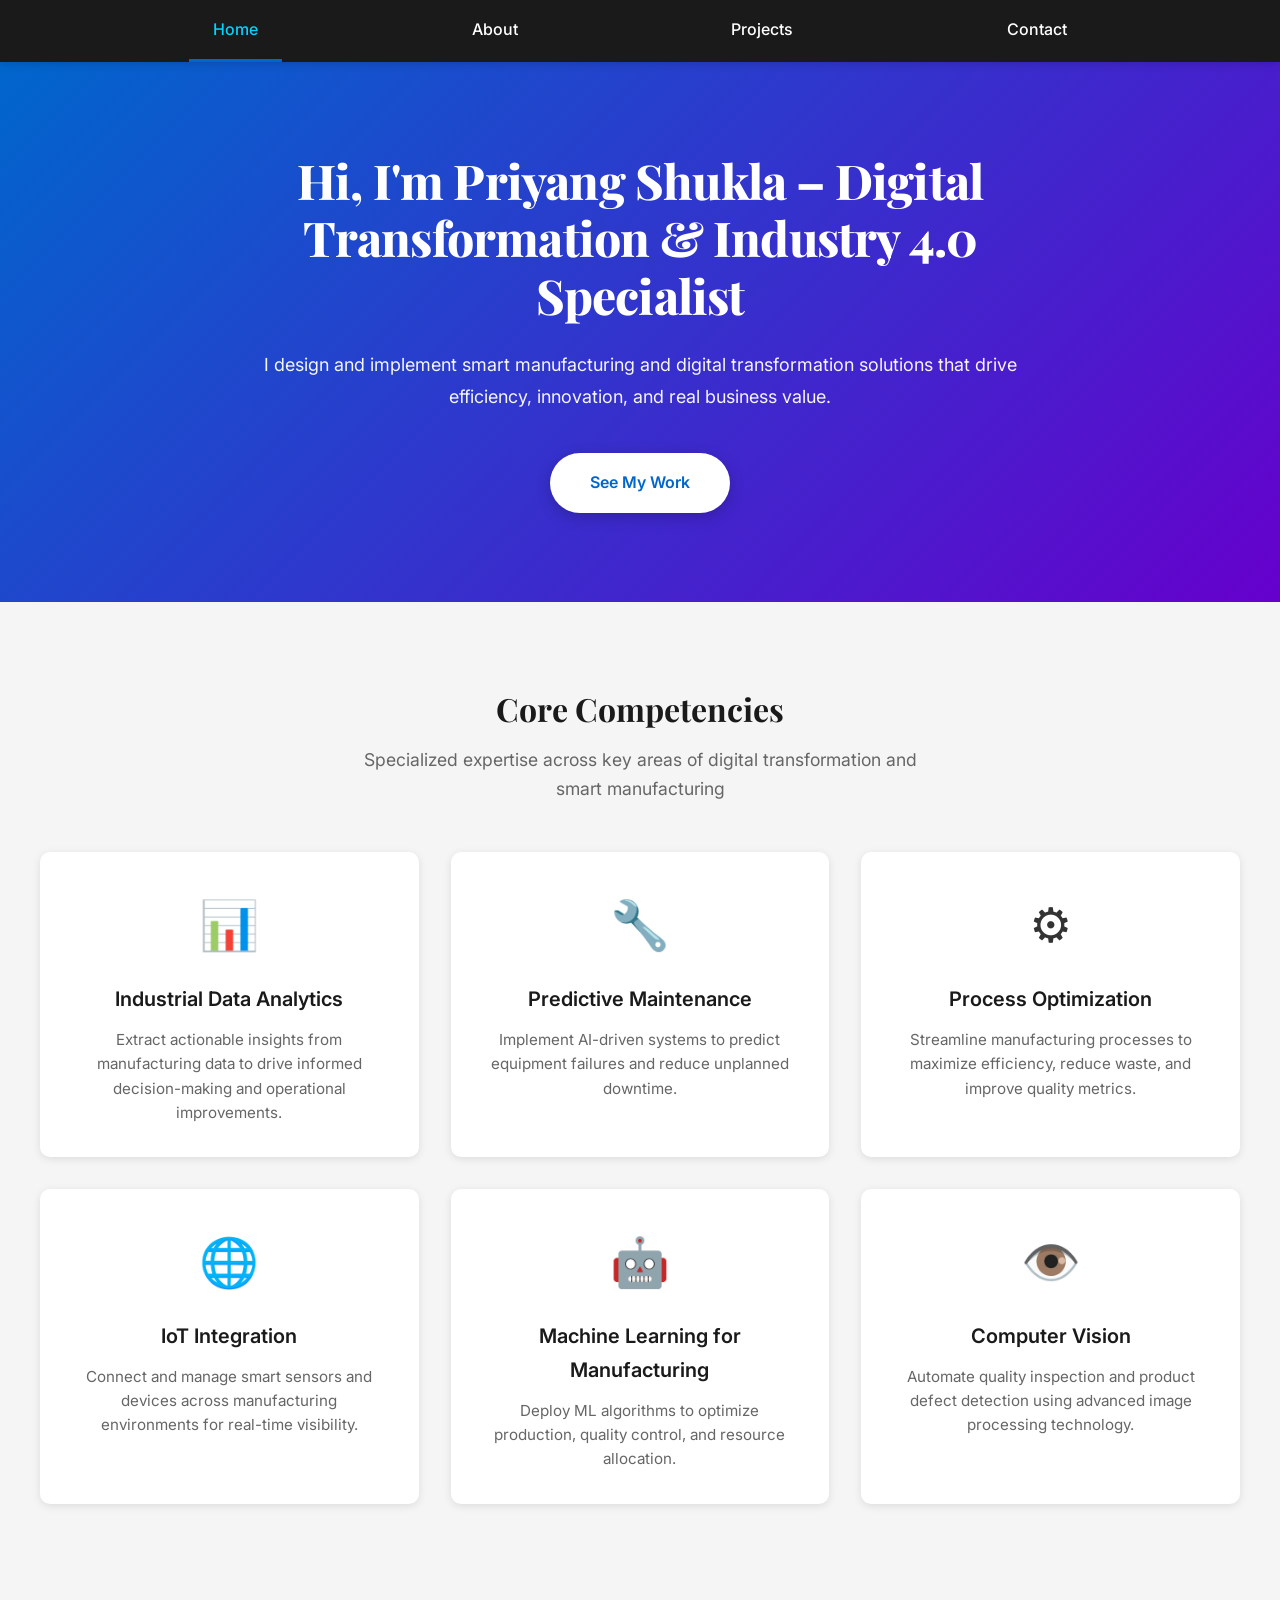
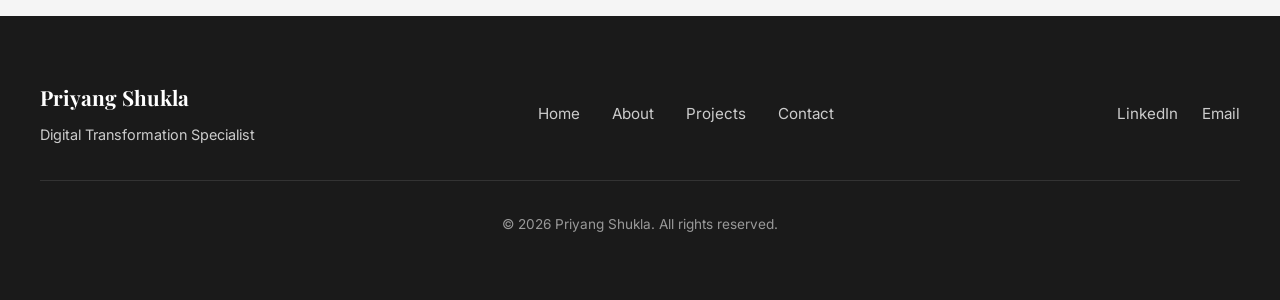
==== index.html @ 40aff251 "Initial commit: priyang-portfolio Made-with: Cursor" ====
<!-- ========================
        THE DOCUMENT TYPE
     ========================
     <!DOCTYPE html> tells the browser: "Hey, this is an HTML5 document!"
     It's required to be on the very first line of every HTML file.
-->
<!DOCTYPE html>
<html lang="en">
<head>
  <meta charset="UTF-8">
  <meta name="viewport" content="width=device-width, initial-scale=1.0">
  <meta name="description" content="Priyang Shukla — Digital Transformation professional with 16 years of experience.">
  <title>Priyang Shukla | Digital Transformation</title>
  <link rel="stylesheet" href="css/styles.css">
  <link rel="preconnect" href="https://fonts.googleapis.com">
  <link rel="preconnect" href="https://fonts.gstatic.com" crossorigin>
  <link href="https://fonts.googleapis.com/css2?family=Inter:wght@400;500;600;700&family=Playfair+Display:wght@700;800&display=swap" rel="stylesheet">
</head>
<body>
  <nav class="navbar">
    <button class="hamburger-menu" id="hamburgerBtn" aria-label="Toggle navigation menu">
      <span class="hamburger-line"></span>
      <span class="hamburger-line"></span>
      <span class="hamburger-line"></span>
    </button>
    <ul class="navbar-list" id="navbarList">
      <li><a href="index.html" class="nav-link active">Home</a></li>
      <li><a href="about.html" class="nav-link">About</a></li>
      <li><a href="projects.html" class="nav-link">Projects</a></li>
      <li><a href="contact.html" class="nav-link">Contact</a></li>
    </ul>
  </nav>

  <section class="hero">
    <div class="hero-content">
      <h1 class="hero-title">Hi, I'm Priyang Shukla – Digital Transformation & Industry 4.0 Specialist</h1>
      <p class="hero-subtitle">I design and implement smart manufacturing and digital transformation solutions that drive efficiency, innovation, and real business value.</p>
      <a href="projects.html" class="cta-button">See My Work</a>
    </div>
  </section>
  
  <main>
    <section class="skills" id="skills">
      <div class="skills-container">
        <h1 class="skills-title">Core Competencies</h1>
        <p class="skills-subtitle">Specialized expertise across key areas of digital transformation and smart manufacturing</p>
        
        <div class="skills-grid">
          <div class="skill-card">
            <div class="skill-icon">📊</div>
            <h3 class="skill-name">Industrial Data Analytics</h3>
            <p class="skill-description">Extract actionable insights from manufacturing data to drive informed decision-making and operational improvements.</p>
          </div>
          
          <div class="skill-card">
            <div class="skill-icon">🔧</div>
            <h3 class="skill-name">Predictive Maintenance</h3>
            <p class="skill-description">Implement AI-driven systems to predict equipment failures and reduce unplanned downtime.</p>
          </div>
          
          <div class="skill-card">
            <div class="skill-icon">⚙️</div>
            <h3 class="skill-name">Process Optimization</h3>
            <p class="skill-description">Streamline manufacturing processes to maximize efficiency, reduce waste, and improve quality metrics.</p>
          </div>
          
          <div class="skill-card">
            <div class="skill-icon">🌐</div>
            <h3 class="skill-name">IoT Integration</h3>
            <p class="skill-description">Connect and manage smart sensors and devices across manufacturing environments for real-time visibility.</p>
          </div>
          
          <div class="skill-card">
            <div class="skill-icon">🤖</div>
            <h3 class="skill-name">Machine Learning for Manufacturing</h3>
            <p class="skill-description">Deploy ML algorithms to optimize production, quality control, and resource allocation.</p>
          </div>
          
          <div class="skill-card">
            <div class="skill-icon">👁️</div>
            <h3 class="skill-name">Computer Vision</h3>
            <p class="skill-description">Automate quality inspection and product defect detection using advanced image processing technology.</p>
          </div>
        </div>
      </div>
    </section>
  </main>
  
  <footer class="footer">
    <div class="footer-container">
      <div class="footer-top">
        <div class="footer-brand">
          <h3 class="footer-brand-title">Priyang Shukla</h3>
          <p class="footer-brand-tagline">Digital Transformation Specialist</p>
        </div>
        
        <nav class="footer-nav">
          <ul class="footer-nav-list">
            <li><a href="index.html" class="footer-link">Home</a></li>
            <li><a href="about.html" class="footer-link">About</a></li>
            <li><a href="projects.html" class="footer-link">Projects</a></li>
            <li><a href="contact.html" class="footer-link">Contact</a></li>
          </ul>
        </nav>
        
        <div class="footer-social">
          <a href="https://www.linkedin.com/in/priyangshukla" class="social-link" target="_blank" rel="noopener noreferrer">LinkedIn</a>
          <a href="mailto:priyang.shukla@outlook.com" class="social-link">Email</a>
        </div>
      </div>
      
      <div class="footer-bottom">
        <p class="footer-copyright">&copy; <span id="year"></span> Priyang Shukla. All rights reserved.</p>
      </div>
    </div>
  </footer>

  <script src="js/script.js"></script>
</body>
</html>
---- css/styles.css ----
/* Fonts are loaded from each HTML page via <link>; avoids duplicate requests. */

/* ========================
   BASE TYPOGRAPHY AND RESET
   ======================== */

*,
*::before,
*::after {
  box-sizing: border-box;
}

html {
  font-size: 100%;
  -webkit-text-size-adjust: 100%;
}

body {
  margin: 0;
  min-height: 100vh;
  font-family: 'Inter', system-ui, -apple-system, "Segoe UI", Roboto, Helvetica, Arial, sans-serif;
  line-height: 1.7;
  color: #333333;
  background-color: #ffffff;
  display: flex;
  flex-direction: column;
}

/* Headings */
h1 {
  font-size: 3rem;
  font-family: 'Playfair Display', Georgia, serif;
  font-weight: 800;
}

h2 {
  font-size: 2rem;
  font-family: 'Playfair Display', Georgia, serif;
  font-weight: 700;
}

h3 {
  font-size: 1.5rem;
  font-weight: 600;
}

h4 {
  font-size: 1.25rem;
  font-weight: 600;
}

p {
  font-size: 1rem;
  line-height: 1.7;
  word-wrap: break-word;
  overflow-wrap: break-word;
  word-break: break-word;
}

/* ========================
   TEXT OVERFLOW PREVENTION
   ======================== */

* {
  max-width: 100%;
}

/* ========================
   NAVIGATION BAR STYLING
   ======================== */

.navbar {
  position: sticky;
  top: 0;
  background-color: #1a1a1a;
  box-shadow: 0 2px 8px rgba(0, 0, 0, 0.15);
  z-index: 100;
  display: flex;
  align-items: center;
  justify-content: space-between;
  padding: 0 1.5rem;
  min-height: 60px;
}

.hamburger-menu {
  display: none;
  flex-direction: column;
  background: none;
  border: none;
  cursor: pointer;
  padding: 0.5rem;
  gap: 5px;
  align-items: center;
  justify-content: center;
  z-index: 101;
}

.hamburger-line {
  width: 24px;
  height: 3px;
  background-color: #ffffff;
  border-radius: 2px;
  transition: all 0.3s ease;
}

.hamburger-menu.active .hamburger-line:nth-child(1) {
  transform: rotate(45deg) translate(10px, 10px);
}

.hamburger-menu.active .hamburger-line:nth-child(2) {
  opacity: 0;
}

.hamburger-menu.active .hamburger-line:nth-child(3) {
  transform: rotate(-45deg) translate(7px, -7px);
}

.navbar-list {
  list-style: none;
  margin: 0;
  padding: 0;
  display: flex;
  justify-content: space-evenly;
  gap: 0;
  flex: 1;
}

.nav-link {
  display: block;
  padding: 1rem 1.5rem;
  color: #ffffff;
  text-decoration: none;
  font-weight: 500;
  transition: all 0.3s ease;
  border-bottom: 3px solid transparent;
  font-size: 1rem;
  min-height: 44px;
  display: flex;
  align-items: center;
}

.nav-link:hover {
  background-color: #333333;
  border-bottom-color: #0066cc;
}

.nav-link.active {
  border-bottom-color: #0066cc;
  color: #00d4ff;
}

/* Mobile Navigation */
@media (max-width: 768px) {
  .navbar {
    flex-wrap: wrap;
    padding: 0.5rem 1rem;
    min-height: auto;
  }

  .hamburger-menu {
    display: flex;
    width: 44px;
    height: 44px;
    min-width: 44px;
  }

  .navbar-list {
    position: absolute;
    top: 60px;
    left: 0;
    right: 0;
    flex-direction: column;
    background-color: #1a1a1a;
    max-height: 0;
    overflow: hidden;
    transition: max-height 0.3s ease;
  }

  .navbar-list.active {
    max-height: 300px;
    border-bottom: 2px solid #0066cc;
  }

  .nav-link {
    padding: 1rem 1.5rem;
    border-bottom: 1px solid #333333;
    border-left: 4px solid transparent;
  }

  .nav-link.active {
    border-left-color: #0066cc;
    border-bottom-color: #333333;
  }

  .nav-link:hover {
    background-color: #2a2a2a;
    border-left-color: #0066cc;
  }
}

/* ========================
   HERO SECTION STYLING
   ======================== */

.hero {
  background: linear-gradient(135deg, #0066cc 0%, #6600cc 100%);
  color: #ffffff;
  padding: 5rem 2rem;
  text-align: center;
  min-height: 60vh;
  display: flex;
  align-items: center;
  justify-content: center;
}

.hero-content {
  max-width: 800px;
  margin: 0 auto;
}

.hero-title {
  font-size: 3rem;
  font-family: 'Playfair Display', Georgia, serif;
  font-weight: 800;
  margin: 0 0 1.5rem 0;
  line-height: 1.2;
  letter-spacing: -0.8px;
}

.hero-subtitle {
  font-size: 1.125rem;
  font-family: 'Inter', system-ui, sans-serif;
  font-weight: 400;
  margin: 0 0 2.5rem 0;
  line-height: 1.8;
  opacity: 0.95;
}

.cta-button {
  display: inline-block;
  padding: 1rem 2.5rem;
  background-color: #ffffff;
  color: #0066cc;
  text-decoration: none;
  font-weight: 600;
  font-family: 'Inter', system-ui, sans-serif;
  border-radius: 50px;
  transition: all 0.3s ease;
  box-shadow: 0 4px 15px rgba(0, 0, 0, 0.2);
  cursor: pointer;
  font-size: 1rem;
}

.cta-button:hover {
  transform: translateY(-4px);
  box-shadow: 0 8px 25px rgba(0, 0, 0, 0.3);
  background-color: #f0f0f0;
}

.cta-button:active {
  transform: translateY(-2px);
}

/* ========================
   SKILLS SECTION STYLING
   ======================== */

.skills {
  padding: 5rem 2rem;
  background-color: #f5f5f5;
}

.skills-container {
  max-width: 1200px;
  margin: 0 auto;
}

.skills-title {
  font-size: 2rem;
  font-family: 'Playfair Display', Georgia, serif;
  font-weight: 700;
  text-align: center;
  margin: 0 0 0.5rem 0;
  color: #1a1a1a;
}

.skills-subtitle {
  font-size: 1.1rem;
  text-align: center;
  color: #666666;
  margin: 0 0 3rem 0;
  max-width: 600px;
  margin-left: auto;
  margin-right: auto;
}

.skills-grid {
  display: grid;
  grid-template-columns: repeat(auto-fit, minmax(300px, 1fr));
  gap: 2rem;
  margin-bottom: 2rem;
}

.skill-card {
  background-color: #ffffff;
  padding: 2rem;
  border-radius: 10px;
  text-align: center;
  transition: all 0.3s ease;
  box-shadow: 0 2px 8px rgba(0, 0, 0, 0.1);
  cursor: pointer;
}

.skill-card:hover {
  transform: translateY(-8px);
  box-shadow: 0 8px 24px rgba(0, 0, 0, 0.15);
}

.skill-icon {
  font-size: 3rem;
  margin-bottom: 1rem;
}

.skill-name {
  font-size: 1.25rem;
  margin: 0 0 0.75rem 0;
  color: #1a1a1a;
}

.skill-description {
  font-size: 0.95rem;
  line-height: 1.6;
  color: #666666;
  margin: 0;
}

/* ========================
   MOBILE OPTIMIZATION
   ======================== */

@media (max-width: 768px) {
  /* Hero Section Mobile */
  .hero {
    padding: 3rem 1rem;
    min-height: 50vh;
  }

  .hero-title {
    font-size: 2rem;
    line-height: 1.3;
    margin-bottom: 1rem;
  }

  .hero-subtitle {
    font-size: 1rem;
    margin-bottom: 2rem;
    line-height: 1.6;
  }

  .cta-button {
    padding: 0.875rem 2rem;
    font-size: 0.95rem;
    min-height: 48px;
    display: inline-flex;
    align-items: center;
    justify-content: center;
  }

  /* Skills Section Mobile */
  .skills {
    padding: 2rem 1rem;
  }

  .skills-container {
    padding: 0;
  }

  .skills-title {
    font-size: 1.8rem;
    margin-bottom: 1rem;
  }

  .skills-subtitle {
    font-size: 0.95rem;
    margin-bottom: 2rem;
  }

  .skills-grid {
    grid-template-columns: 1fr;
    gap: 1.5rem;
  }

  .skill-card {
    padding: 1.5rem;
  }

  .skill-icon {
    font-size: 2.5rem;
    margin-bottom: 0.75rem;
  }

  .skill-name {
    font-size: 1.1rem;
  }

  .skill-description {
    font-size: 0.9rem;
  }
}

/* ========================
   ABOUT SECTION STYLING
   ======================== */

.about {
  padding: 5rem 2rem;
  background-color: #ffffff;
}

.about-container {
  max-width: 1200px;
  margin: 0 auto;
  display: grid;
  grid-template-columns: 1fr 1fr;
  gap: 3rem;
  align-items: center;
}

.profile-placeholder {
  width: 300px;
  height: 300px;
  background: linear-gradient(135deg, #0066cc 0%, #6600cc 100%);
  border-radius: 10px;
  display: flex;
  align-items: center;
  justify-content: center;
  font-size: 5rem;
  color: #ffffff;
  font-weight: 700;
  font-family: 'Playfair Display', Georgia, serif;
}

.about-title {
  font-size: 2rem;
  font-family: 'Playfair Display', Georgia, serif;
  font-weight: 700;
  margin: 0 0 1.5rem 0;
  color: #1a1a1a;
}

.about-paragraph {
  font-size: 1rem;
  line-height: 1.8;
  color: #333333;
  margin: 0 0 1.5rem 0;
}

@media (max-width: 768px) {
  .about-container {
    grid-template-columns: 1fr;
    gap: 2rem;
  }
  
  .profile-placeholder {
    width: 200px;
    height: 200px;
    font-size: 3rem;
  }
  
  .about-title {
    font-size: 1.8rem;
  }
}

/* ========================
   TIMELINE SECTION STYLING
   ======================== */

.timeline {
  padding: 5rem 2rem;
  background-color: #f5f5f5;
}

.timeline-container {
  max-width: 1000px;
  margin: 0 auto;
}

.timeline-title {
  font-size: 2rem;
  font-family: 'Playfair Display', Georgia, serif;
  font-weight: 700;
  text-align: center;
  margin: 0 0 0.5rem 0;
  color: #1a1a1a;
}

.timeline-subtitle {
  font-size: 1.1rem;
  text-align: center;
  color: #666666;
  margin: 0 0 3rem 0;
}

.timeline-intro {
  background-color: #f0f7ff;
  border-left: 4px solid #0066cc;
  padding: 1.5rem;
  border-radius: 4px;
  margin-bottom: 2rem;
  text-align: center;
}

.timeline-intro p {
  margin: 0;
  color: #1a1a1a;
  font-size: 1rem;
  line-height: 1.6;
}

.timeline-wrapper {
  position: relative;
  padding: 2rem 0;
  margin-left: 120px;
}

.timeline-wrapper::before {
  content: '';
  position: absolute;
  left: -60px;
  top: 30px;
  bottom: 0;
  width: 3px;
  background: linear-gradient(to bottom, #0066cc, #0052a3);
}

.timeline-item {
  margin-bottom: 3rem;
  position: relative;
  display: grid;
  grid-template-columns: 120px 1fr;
  gap: 2rem;
  align-items: flex-start;
}

.timeline-item:last-child .timeline-marker::after {
  display: none;
}

.timeline-marker {
  position: relative;
  display: flex;
  flex-direction: column;
  align-items: flex-start;
  gap: 0.75rem;
  text-align: right;
}

.timeline-year {
  font-size: 1.1rem;
  font-weight: 700;
  color: #0066cc;
  line-height: 1.3;
  min-height: 2.2rem;
  display: flex;
  align-items: center;
  padding-right: 1rem;
  text-align: right;
  width: 100%;
}

.timeline-dot {
  position: absolute;
  width: 24px;
  height: 24px;
  background-color: #ffffff;
  border: 3px solid #0066cc;
  border-radius: 50%;
  left: -72px;
  top: 0.5rem;
  box-shadow: 0 0 0 4px #f5f5f5;
  transition: all 0.3s ease;
}

.timeline-item:hover .timeline-dot {
  width: 28px;
  height: 28px;
  left: -74px;
  top: -1px;
  background-color: #0066cc;
  box-shadow: 0 0 0 4px #f5f5f5, 0 0 12px rgba(0, 102, 204, 0.4);
}

.timeline-content {
  background-color: #ffffff;
  border-left: 4px solid #0066cc;
  border-radius: 4px;
  padding: 1.5rem;
  box-shadow: 0 2px 12px rgba(0, 0, 0, 0.08);
  transition: all 0.3s ease;
}

.timeline-item:hover .timeline-content {
  box-shadow: 0 4px 16px rgba(0, 0, 0, 0.12);
  transform: translateY(-2px);
}

.timeline-event-title {
  font-size: 1.25rem;
  font-weight: 700;
  margin: 0 0 0.75rem 0;
  color: #0066cc;
}

.timeline-event-description {
  font-size: 0.95rem;
  line-height: 1.6;
  color: #555555;
  margin: 0;
}

/* Timeline Responsive */
@media (max-width: 768px) {
  .timeline-title {
    font-size: 1.8rem;
  }

  .timeline-subtitle {
    font-size: 0.95rem;
  }

  .timeline-wrapper {
    margin-left: 50px;
  }

  .timeline-wrapper::before {
    left: -25px;
  }

  .timeline-item {
    grid-template-columns: 1fr;
    gap: 1rem;
    margin-bottom: 2.5rem;
  }

  .timeline-marker {
    position: absolute;
    left: -50px;
    top: 0;
    flex-direction: row;
    align-items: center;
    gap: 0.5rem;
    width: auto;
    text-align: left;
  }

  .timeline-year {
    font-size: 0.9rem;
    padding-right: 0;
    text-align: left;
    min-height: auto;
    display: inline;
  }

  .timeline-dot {
    position: relative;
    width: 18px;
    height: 18px;
    left: 0;
    top: 0;
    margin-right: 0.5rem;
  }

  .timeline-content {
    margin-top: 1.5rem;
  }

  .timeline-event-title {
    font-size: 1.1rem;
  }

  .timeline-event-description {
    font-size: 0.9rem;
  }
}

/* ========================
   KEYFRAME ANIMATIONS
   ======================== */

@keyframes fadeInUp {
  from {
    opacity: 0;
    transform: translateY(30px);
  }
  to {
    opacity: 1;
    transform: translateY(0);
  }
}

/* ========================
   PROJECTS SECTION STYLING
   ======================== */

.projects {
  padding: 5rem 2rem;
  background-color: #ffffff;
}

.projects-container {
  max-width: 1400px;
  margin: 0 auto;
}

.projects-title {
  font-size: 2rem;
  font-family: 'Playfair Display', Georgia, serif;
  font-weight: 700;
  text-align: center;
  margin: 0 0 0.5rem 0;
  color: #1a1a1a;
}

.projects-subtitle {
  font-size: 1.1rem;
  text-align: center;
  color: #666666;
  margin: 0 0 3rem 0;
}

.projects-grid {
  display: grid;
  grid-template-columns: repeat(auto-fit, minmax(450px, 1fr));
  gap: 2rem;
}

.project-card {
  background-color: #f9f9f9;
  border-radius: 10px;
  overflow: hidden;
  box-shadow: 0 2px 8px rgba(0, 0, 0, 0.1);
  transition: all 0.3s ease;
  display: flex;
  flex-direction: column;
  animation: fadeInUp 0.6s ease-out forwards;
}

.project-card:nth-child(1) {
  animation-delay: 0.1s;
}

.project-card:nth-child(2) {
  animation-delay: 0.2s;
}

.project-card:nth-child(3) {
  animation-delay: 0.3s;
}

.project-card:nth-child(4) {
  animation-delay: 0.4s;
}

.project-card:hover {
  transform: translateY(-8px);
  box-shadow: 0 8px 20px rgba(0, 0, 0, 0.15);
}

.project-image {
  height: 300px;
  background-size: cover;
  background-position: center;
  position: relative;
  display: flex;
  align-items: flex-end;
  justify-content: center;
}

.project-image-overlay {
  color: #ffffff;
  font-size: 1.3rem;
  font-weight: 600;
  text-align: center;
  padding: 1rem;
  background: rgba(0, 0, 0, 0.4);
  width: 100%;
}

.project-content {
  padding: 1.5rem;
  display: flex;
  flex-direction: column;
  flex-grow: 1;
}

.project-title {
  font-size: 1.3rem;
  font-weight: 600;
  margin: 0 0 1rem 0;
  color: #1a1a1a;
  line-height: 1.4;
}

.project-description {
  font-size: 0.95rem;
  line-height: 1.6;
  color: #555555;
  margin: 0 0 1.5rem 0;
  flex-grow: 1;
}

.project-tools {
  display: flex;
  flex-wrap: wrap;
  gap: 0.5rem;
  margin-bottom: 1.5rem;
}

.tool-tag {
  background-color: #f0f0f0;
  color: #0066cc;
  padding: 0.4rem 0.8rem;
  border-radius: 20px;
  font-size: 0.8rem;
  font-weight: 500;
  display: inline-block;
}

.project-cta {
  display: inline-block;
  padding: 0.75rem 1.5rem;
  background: linear-gradient(135deg, #0066cc 0%, #004999 100%);
  color: #ffffff;
  text-decoration: none;
  font-weight: 600;
  font-family: 'Inter', system-ui, sans-serif;
  border-radius: 8px;
  transition: all 0.3s ease;
  box-shadow: 0 4px 12px rgba(0, 102, 204, 0.3);
  text-align: center;
  margin-top: auto;
}

.project-cta:hover {
  transform: translateY(-3px);
  box-shadow: 0 8px 20px rgba(0, 102, 204, 0.4);
}

.project-cta:active {
  transform: translateY(-1px);
}

.divider-line {
  grid-column: 1 / -1;
  height: 3px;
  background: linear-gradient(90deg, transparent 0%, #0066cc 50%, transparent 100%);
  margin: 2rem 0;
}

@media (max-width: 768px) {
  .projects {
    padding: 2rem 1rem;
  }
  
  .projects-container {
    max-width: 100%;
    padding: 0;
  }
  
  .projects-grid {
    grid-template-columns: 1fr;
    gap: 1.5rem;
  }
  
  .project-card {
    animation: fadeInUp 0.6s ease-out forwards;
  }
  
  .project-card:nth-child(1),
  .project-card:nth-child(2),
  .project-card:nth-child(3),
  .project-card:nth-child(4) {
    animation-delay: 0s;
  }
  
  .project-image {
    height: 200px;
  }

  .project-image-overlay {
    font-size: 1.2rem;
  }
  
  .projects-title {
    font-size: 1.8rem;
    padding: 0;
  }

  .projects-subtitle {
    padding: 0;
    font-size: 0.95rem;
  }
  
  .project-title {
    font-size: 1.1rem;
  }

  .project-description {
    font-size: 0.9rem;
    line-height: 1.5;
  }

  .project-tools {
    flex-wrap: wrap;
  }

  .tool-tag {
    font-size: 0.8rem;
    padding: 0.4rem 0.8rem;
  }

  .project-cta {
    font-size: 0.9rem;
    padding: 0.75rem 1.5rem;
  }

  .divider-line {
    margin: 1.5rem 0;
  }
}

/* ========================
   CONTACT SECTION STYLING
   ======================== */

.contact {
  padding: 5rem 2rem;
  background-color: #f5f5f5;
}

.contact-container {
  max-width: 1200px;
  margin: 0 auto;
}

.contact-title {
  font-size: 2rem;
  font-family: 'Playfair Display', Georgia, serif;
  font-weight: 700;
  text-align: center;
  margin: 0 0 0.5rem 0;
  color: #1a1a1a;
}

.contact-subtitle {
  font-size: 1.1rem;
  text-align: center;
  color: #666666;
  margin: 0 0 2.5rem 0;
}

.contact-content {
  display: grid;
  grid-template-columns: 1fr 1fr;
  gap: 2rem;
  align-items: flex-start;
}

.contact-form-container {
  display: flex;
  flex-direction: column;
  padding-top: 0;
}

.contact-form {
  display: flex;
  flex-direction: column;
  gap: 1.2rem;
}

.form-group {
  display: flex;
  flex-direction: column;
}

.form-label {
  font-size: 0.95rem;
  font-weight: 600;
  margin-bottom: 0.5rem;
  color: #1a1a1a;
}

.form-input,
.form-textarea {
  padding: 1rem;
  border: 2px solid #e0e0e0;
  border-radius: 6px;
  font-size: 1rem;
  font-family: inherit;
  transition: all 0.3s ease;
  background-color: #ffffff;
  color: #1a1a1a;
  width: 100%;
  box-sizing: border-box;
  min-height: 44px;
}

.form-input:focus,
.form-textarea:focus {
  outline: none;
  border-color: #0066cc;
  box-shadow: 0 0 0 3px rgba(0, 102, 204, 0.1);
  background-color: #fafbff;
}

.form-textarea {
  resize: vertical;
  min-height: 120px;
  font-size: 1rem;
}

.form-submit {
  padding: 1rem 2rem;
  background: linear-gradient(135deg, #0066cc 0%, #004999 100%);
  color: #ffffff;
  border: none;
  border-radius: 8px;
  font-weight: 600;
  font-family: 'Inter', system-ui, sans-serif;
  font-size: 1rem;
  cursor: pointer;
  transition: all 0.3s ease;
  box-shadow: 0 4px 12px rgba(0, 102, 204, 0.3);
  margin-top: 0.5rem;
  min-height: 48px;
  width: 100%;
  text-transform: uppercase;
  letter-spacing: 0.5px;
}

.form-submit:hover {
  transform: translateY(-3px);
  box-shadow: 0 8px 20px rgba(0, 102, 204, 0.4);
}

.form-submit:active {
  transform: translateY(-1px);
}

@media (max-width: 768px) {
  .form-input,
  .form-textarea {
    font-size: 16px;
  }

  .form-submit {
    padding: 0.875rem 1.5rem;
  }
}

.loading-spinner {
  display: none;
  text-align: center;
  padding: 2rem;
  flex-direction: column;
  align-items: center;
  gap: 1rem;
}

.loading-spinner.show {
  display: flex;
}

.spinner {
  border: 4px solid #f3f3f3;
  border-top: 4px solid #0066cc;
  border-radius: 50%;
  width: 40px;
  height: 40px;
  animation: spin 1s linear infinite;
}

@keyframes spin {
  0% { transform: rotate(0deg); }
  100% { transform: rotate(360deg); }
}

.loading-text {
  color: #666;
  font-size: 1rem;
  margin: 0;
}

.success-message {
  display: none;
  text-align: center;
  padding: 2rem;
  background-color: #e8f5e9;
  border-radius: 8px;
  border-left: 4px solid #4caf50;
}

.success-message.show {
  display: flex;
  flex-direction: column;
  align-items: center;
  gap: 1rem;
}

.error-message {
  display: none;
  text-align: center;
  padding: 2rem;
  background-color: #ffebee;
  border-radius: 8px;
  border-left: 4px solid #f44336;
  flex-direction: column;
  align-items: center;
  gap: 1rem;
}

.error-message.show {
  display: flex;
}

.error-icon {
  font-size: 3rem;
  color: #f44336;
  font-weight: bold;
}

.error-title {
  font-size: 1.5rem;
  font-weight: 700;
  color: #d32f2f;
  margin: 0.5rem 0 0 0;
}

.error-text {
  color: #c62828;
  font-size: 1rem;
  margin: 0.5rem 0 0 0;
}

.error-dismiss-btn {
  background-color: #f44336;
  color: white;
  border: none;
  padding: 0.75rem 1.5rem;
  border-radius: 4px;
  cursor: pointer;
  font-weight: 600;
  transition: background-color 0.3s ease;
  margin-top: 0.5rem;
}

.error-dismiss-btn:hover {
  background-color: #d32f2f;
}

.success-icon {
  font-size: 3rem;
  color: #4caf50;
  font-weight: bold;
}

.success-title {
  font-size: 1.5rem;
  font-weight: 700;
  margin: 0;
  color: #2e7d32;
}

.success-text {
  font-size: 0.95rem;
  margin: 0;
  color: #555555;
}

.contact-info-container {
  display: flex;
  align-items: flex-start;
  width: 100%;
}

.contact-info {
  width: 100%;
  display: flex;
  flex-direction: column;
  gap: 1rem;
}

.contact-info-title {
  font-size: 1.25rem;
  font-weight: 700;
  margin: 0 0 1.25rem 0;
  color: #1a1a1a;
  padding: 0;
  width: 100%;
  display: block;
  line-height: 1.3;
  letter-spacing: -0.5px;
}

.contact-info-item {
  display: flex;
  flex-direction: column;
  padding: 1.25rem;
  background-color: #ffffff;
  border-radius: 8px;
  border: 1px solid #f0f0f0;
  box-shadow: 0 2px 8px rgba(0, 0, 0, 0.06);
  margin-bottom: 0;
}

.contact-info-content {
  display: flex;
  flex-direction: column;
  gap: 0.375rem;
  text-align: left;
}

.contact-info-label {
  font-size: 0.8rem;
  font-weight: 700;
  margin: 0;
  color: #888888;
  text-transform: uppercase;
  letter-spacing: 0.7px;
}

.contact-info-value {
  font-size: 1rem;
  margin: 0;
  color: #1a1a1a;
  font-weight: 500;
  line-height: 1.5;
}

.contact-link {
  text-decoration: none;
  color: #0066cc;
  transition: all 0.3s ease;
}

.contact-link:hover {
  color: #004999;
  text-decoration: underline;
}

@media (max-width: 768px) {
  .contact-content {
    grid-template-columns: 1fr;
    gap: 1.5rem;
    padding: 0;
  }

  .contact-form-container {
    padding: 0;
  }

  .contact-form {
    gap: 1rem;
  }

  .contact-title {
    font-size: 1.8rem;
    padding: 0 1rem;
  }

  .contact-subtitle {
    padding: 0 1rem;
  }

  .contact-info-title {
    font-size: 1.2rem;
    margin-top: 1.5rem;
    margin-bottom: 1rem;
  }

  .contact-info {
    gap: 0.75rem;
  }

  .contact-info-item {
    padding: 1rem;
  }

  .form-input,
  .form-textarea {
    font-size: 16px;
  }

  .form-submit {
    padding: 0.875rem 1.5rem;
  }
}

/* ========================
   ADMIN PANEL STYLING
   ======================== */

/* Standalone admin chrome (not part of public site nav/footer) */
.admin-page-header {
  position: sticky;
  top: 0;
  z-index: 100;
  display: flex;
  align-items: center;
  justify-content: space-between;
  gap: 1rem;
  flex-wrap: wrap;
  min-height: 60px;
  padding: 0 1.5rem;
  background-color: #1a1a1a;
  box-shadow: 0 2px 8px rgba(0, 0, 0, 0.15);
}

.admin-back-link {
  color: #ffffff;
  text-decoration: none;
  font-weight: 500;
  font-size: 1rem;
  padding: 1rem 0;
  transition: color 0.2s ease;
}

.admin-back-link:hover {
  color: #00d4ff;
}

.admin-page-label {
  color: #cccccc;
  font-size: 0.9rem;
  font-weight: 600;
  text-transform: uppercase;
  letter-spacing: 0.06em;
}

.admin-footer-minimal {
  background-color: #1a1a1a;
  color: #999999;
  padding: 1.5rem 2rem;
  margin-top: auto;
  text-align: center;
  font-size: 0.85rem;
}

.admin-footer-minimal p {
  margin: 0;
  font-size: inherit;
  color: inherit;
}

.admin-section {
  padding: 3rem 2rem;
  background-color: #f8f9fa;
  min-height: calc(100vh - 200px);
}

.admin-container {
  max-width: 1200px;
  margin: 0 auto;
}

.admin-header {
  margin-bottom: 3rem;
  text-align: center;
}

.admin-title {
  font-family: 'Playfair Display', serif;
  font-size: 2.5rem;
  font-weight: 800;
  color: #1a1a1a;
  margin: 0 0 0.5rem 0;
}

.admin-subtitle {
  font-size: 1.1rem;
  color: #666;
  margin: 0 0 2rem 0;
}

.admin-stats {
  display: flex;
  gap: 2rem;
  justify-content: center;
  flex-wrap: wrap;
}

.stat-box {
  background-color: white;
  padding: 1.5rem 2rem;
  border-radius: 8px;
  box-shadow: 0 2px 8px rgba(0, 0, 0, 0.1);
  display: flex;
  flex-direction: column;
  align-items: center;
  gap: 0.5rem;
  min-width: 200px;
}

.stat-label {
  font-size: 0.9rem;
  color: #666;
  font-weight: 500;
}

.stat-value {
  font-size: 2rem;
  font-weight: 700;
  color: #0066cc;
}

.stat-value.unread-count {
  color: #f44336;
}

.admin-loading,
.admin-error {
  text-align: center;
  padding: 3rem 2rem;
}

.admin-error {
  background-color: white;
  border-radius: 8px;
  box-shadow: 0 2px 8px rgba(0, 0, 0, 0.1);
  display: flex;
  flex-direction: column;
  align-items: center;
}

.error-icon {
  font-size: 3rem;
  color: #f44336;
  font-weight: bold;
  margin-bottom: 1rem;
}

.error-title {
  font-size: 1.5rem;
  font-weight: 700;
  color: #d32f2f;
  margin: 0 0 0.5rem 0;
}

.error-text {
  color: #c62828;
  font-size: 1rem;
  margin: 0 0 1.5rem 0;
}

.retry-btn {
  background-color: #0066cc;
  color: white;
  border: none;
  padding: 0.75rem 2rem;
  border-radius: 4px;
  cursor: pointer;
  font-weight: 600;
  transition: background-color 0.3s ease;
}

.retry-btn:hover {
  background-color: #0052a3;
}

.submissions-grid {
  display: grid;
  grid-template-columns: repeat(auto-fill, minmax(350px, 1fr));
  gap: 2rem;
  margin-bottom: 3rem;
}

.submission-card {
  background-color: white;
  border-radius: 8px;
  padding: 1.5rem;
  box-shadow: 0 2px 8px rgba(0, 0, 0, 0.1);
  transition: all 0.3s ease;
  border-left: 4px solid #f0f0f0;
  position: relative;
}

.submission-card:hover {
  box-shadow: 0 4px 16px rgba(0, 0, 0, 0.15);
  transform: translateY(-2px);
}

.submission-card.unread {
  background-color: #f5f9ff;
  border-left-color: #0066cc;
}

.submission-card.read {
  opacity: 0.85;
}

.submission-badge {
  display: inline-block;
  padding: 0.25rem 0.75rem;
  border-radius: 20px;
  font-size: 0.75rem;
  font-weight: 600;
  position: absolute;
  top: 1.5rem;
  right: 1.5rem;
  text-transform: uppercase;
}

.submission-badge.unread {
  background-color: #ff5252;
  color: white;
}

.submission-badge.read {
  background-color: #e0e0e0;
  color: #666;
}

.submission-from {
  font-size: 0.85rem;
  color: #999;
  margin: 0 0 1rem 0;
  text-transform: uppercase;
  letter-spacing: 0.5px;
}

.submission-name {
  font-size: 1.3rem;
  font-weight: 700;
  color: #1a1a1a;
  margin: 0 0 0.5rem 0;
}

.submission-email {
  color: #0066cc;
  text-decoration: none;
  font-size: 0.95rem;
  word-break: break-all;
}

.submission-email:hover {
  text-decoration: underline;
}

.submission-subject {
  font-size: 1.1rem;
  font-weight: 600;
  color: #1a1a1a;
  margin: 1rem 0 0.5rem 0;
}

.submission-message {
  background-color: #f8f9fa;
  padding: 1rem;
  border-radius: 4px;
  color: #333;
  font-size: 0.95rem;
  line-height: 1.5;
  margin: 1rem 0;
  max-height: 150px;
  overflow-y: auto;
}

.submission-date {
  font-size: 0.85rem;
  color: #999;
  margin: 1rem 0;
}

.submission-actions {
  display: flex;
  gap: 0.5rem;
  margin-top: 1rem;
}

.mark-read-btn {
  flex: 1;
  background-color: #0066cc;
  color: white;
  border: none;
  padding: 0.75rem 1rem;
  border-radius: 4px;
  cursor: pointer;
  font-weight: 600;
  transition: background-color 0.3s ease;
  font-size: 0.9rem;
}

.mark-read-btn:hover {
  background-color: #0052a3;
}

.mark-read-btn.read {
  background-color: #4caf50;
}

.mark-read-btn.read:hover {
  background-color: #388e3c;
}

.mark-unread-btn {
  flex: 1;
  background-color: #666;
  color: white;
  border: none;
  padding: 0.75rem 1rem;
  border-radius: 4px;
  cursor: pointer;
  font-weight: 600;
  transition: background-color 0.3s ease;
  font-size: 0.9rem;
}

.mark-unread-btn:hover {
  background-color: #444;
}

.empty-state {
  text-align: center;
  padding: 4rem 2rem;
  background-color: white;
  border-radius: 8px;
  box-shadow: 0 2px 8px rgba(0, 0, 0, 0.1);
}

.empty-state-text {
  font-size: 1.2rem;
  color: #999;
  margin: 0;
}

/* Admin Responsive */
@media (max-width: 768px) {
  .admin-page-header {
    padding: 0.5rem 1rem;
  }

  .admin-section {
    padding: 1.5rem 1rem;
  }

  .admin-title {
    font-size: 1.8rem;
  }

  .admin-subtitle {
    font-size: 0.95rem;
  }

  .admin-stats {
    flex-direction: column;
    gap: 1rem;
  }

  .stat-box {
    width: 100%;
    min-width: auto;
    padding: 1.25rem 1.5rem;
  }

  .stat-label {
    font-size: 0.8rem;
  }

  .stat-value {
    font-size: 1.75rem;
  }

  .submissions-grid {
    grid-template-columns: 1fr;
    gap: 1.5rem;
  }

  .submission-card {
    padding: 1rem;
  }

  .submission-actions {
    flex-direction: column;
    gap: 0.75rem;
  }

  .submission-badge {
    position: static;
    display: inline-block;
    margin-bottom: 1rem;
    width: fit-content;
  }

  .mark-read-btn,
  .mark-unread-btn {
    padding: 0.75rem 1rem;
    font-size: 0.85rem;
    min-height: 44px;
  }

  .submission-name {
    font-size: 1.1rem;
  }

  .submission-subject {
    font-size: 1rem;
  }
}

/* ========================
   UNIVERSAL MOBILE FIXES
   ======================== */

@media (max-width: 768px) {
  /* Ensure all buttons are at least 44px for tap comfort */
  button,
  .btn,
  [type="submit"],
  [type="button"],
  [type="reset"],
  .cta-button {
    min-height: 48px;
    min-width: 48px;
  }

  /* Ensure all inputs are accessible */
  input,
  textarea,
  select {
    min-height: 48px;
    font-size: 16px;
  }

  /* Prevent horizontal scroll */
  body,
  html {
    overflow-x: hidden;
  }

  img {
    max-width: 100%;
    height: auto;
  }

  /* Improve readability on small screens */
  main {
    width: 100%;
  }

  .container,
  .main-container {
    padding: 0 1rem;
  }

  h1, h2, h3 {
    word-wrap: break-word;
  }

  /* Footer mobile optimization */
  .footer {
    padding: 2rem 1rem;
  }

  .footer-nav-list {
    flex-direction: column;
    gap: 0.5rem;
  }

  .footer-link {
    padding: 0.75rem 0;
    display: flex;
    align-items: center;
    min-height: 44px;
  }

  .footer-social {
    flex-direction: column;
    gap: 1rem;
  }

  .social-link {
    padding: 0.75rem;
    display: inline-flex;
    align-items: center;
    min-height: 44px;
  }
}

/* ========================
   FOOTER STYLING
   ======================== */

.footer {
  background-color: #1a1a1a;
  color: #ffffff;
  padding: 4rem 2rem;
  margin-top: auto;
}

.footer-container {
  max-width: 1200px;
  margin: 0 auto;
  display: flex;
  flex-direction: column;
  gap: 2rem;
}

.footer-top {
  display: grid;
  grid-template-columns: auto 1fr auto;
  gap: 3rem;
  align-items: center;
}

.footer-brand {
  display: flex;
  flex-direction: column;
  gap: 0.5rem;
}

.footer-brand-title {
  font-size: 1.3rem;
  font-family: 'Playfair Display', Georgia, serif;
  font-weight: 700;
  margin: 0;
  color: #ffffff;
}

.footer-brand-tagline {
  font-size: 0.9rem;
  margin: 0;
  color: #cccccc;
}

.footer-nav {
  text-align: center;
}

.footer-nav-list {
  list-style: none;
  margin: 0;
  padding: 0;
  display: flex;
  gap: 2rem;
  justify-content: center;
}

.footer-link {
  color: #cccccc;
  text-decoration: none;
  font-size: 0.95rem;
  transition: all 0.3s ease;
}

.footer-link:hover {
  color: #00d4ff;
  text-decoration: underline;
}

.footer-social {
  display: flex;
  gap: 1.5rem;
  justify-content: flex-end;
}

.social-link {
  color: #cccccc;
  text-decoration: none;
  font-size: 0.95rem;
  transition: all 0.3s ease;
}

.social-link:hover {
  color: #00d4ff;
  text-decoration: underline;
}

.footer-bottom {
  border-top: 1px solid #333333;
  padding-top: 2rem;
  text-align: center;
}

.footer-copyright {
  font-size: 0.85rem;
  color: #999999;
  margin: 0;
}

@media (max-width: 768px) {
  .footer {
    padding: 2rem 1rem;
  }
  
  .footer-top {
    grid-template-columns: 1fr;
    gap: 1.5rem;
    text-align: center;
  }
  
  .footer-nav-list {
    flex-direction: column;
    gap: 0.75rem;
  }
  
  .footer-social {
    justify-content: center;
  }
  
  .footer-brand {
    align-items: center;
  }
}
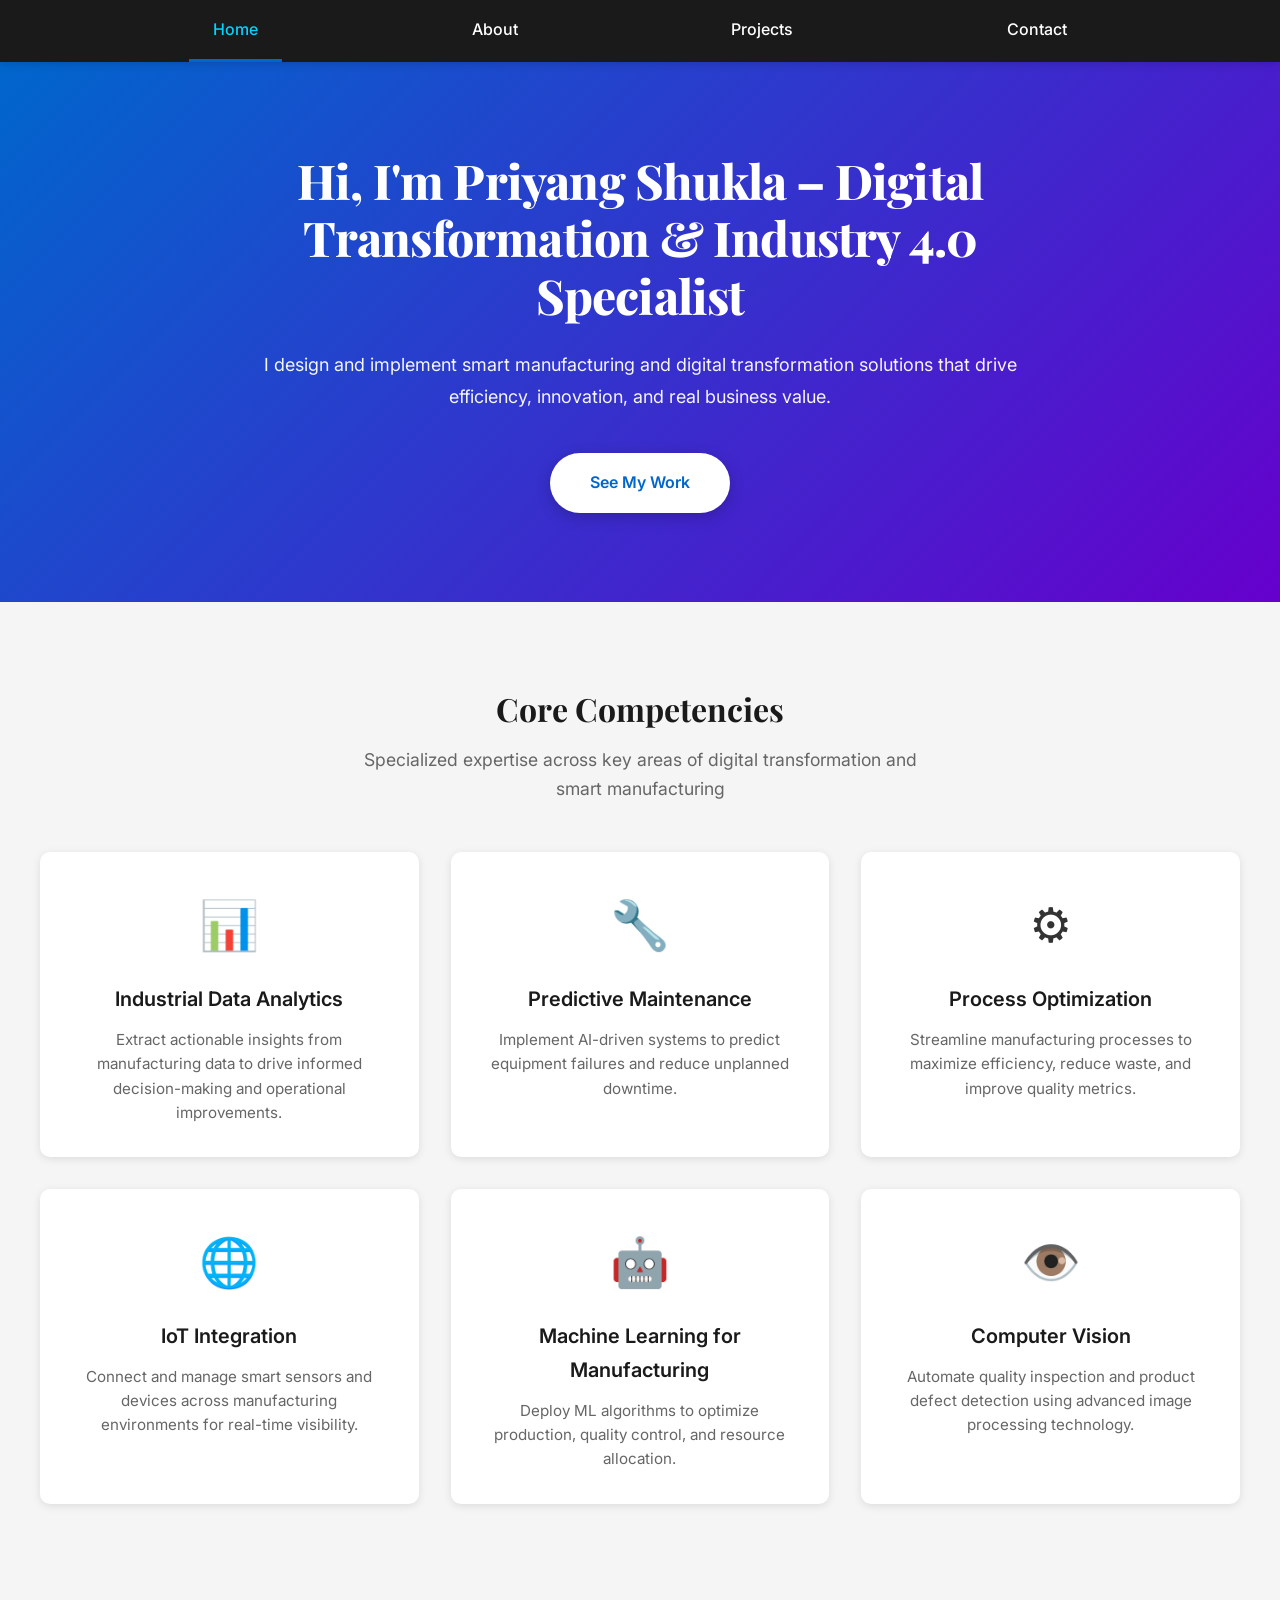
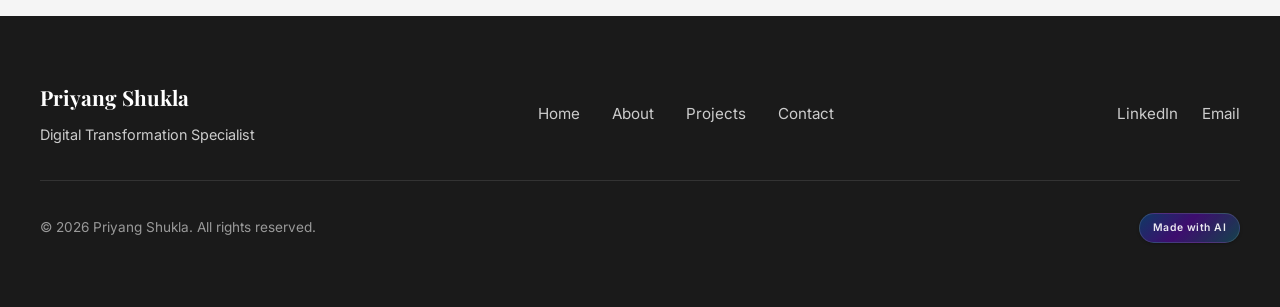
==== commit 9d64eb68: "Add Made with AI badge to footer Made-with: Cursor" ====
--- a/index.html
+++ b/index.html
@@ -111,6 +111,7 @@
       
       <div class="footer-bottom">
         <p class="footer-copyright">&copy; <span id="year"></span> Priyang Shukla. All rights reserved.</p>
+        <span class="footer-ai-badge" aria-label="Made with artificial intelligence">Made with AI</span>
       </div>
     </div>
   </footer>
--- a/css/styles.css
+++ b/css/styles.css
@@ -1380,7 +1380,43 @@
 .admin-subtitle {
   font-size: 1.1rem;
   color: #666;
-  margin: 0 0 2rem 0;
+  margin: 0 0 1rem 0;
+}
+
+.admin-toolbar {
+  display: flex;
+  flex-wrap: wrap;
+  align-items: center;
+  justify-content: center;
+  gap: 1rem;
+  margin-bottom: 1.5rem;
+}
+
+.admin-refresh-btn {
+  background-color: #0066cc;
+  color: #ffffff;
+  border: none;
+  padding: 0.6rem 1.25rem;
+  border-radius: 6px;
+  font-weight: 600;
+  font-family: inherit;
+  font-size: 0.95rem;
+  cursor: pointer;
+  transition: background-color 0.2s ease;
+}
+
+.admin-refresh-btn:hover {
+  background-color: #0052a3;
+}
+
+.admin-refresh-btn:disabled {
+  opacity: 0.65;
+  cursor: not-allowed;
+}
+
+.admin-last-sync {
+  font-size: 0.85rem;
+  color: #888;
 }
 
 .admin-stats {
@@ -1631,7 +1667,23 @@
 .empty-state-text {
   font-size: 1.2rem;
   color: #999;
-  margin: 0;
+  margin: 0 0 1rem 0;
+}
+
+.empty-state-hint {
+  font-size: 0.95rem;
+  line-height: 1.55;
+  color: #666;
+  margin: 0 auto;
+  max-width: 36rem;
+  text-align: left;
+}
+
+.empty-state-hint code {
+  font-size: 0.88em;
+  background: #f0f0f0;
+  padding: 0.1em 0.35em;
+  border-radius: 4px;
 }
 
 /* Admin Responsive */
@@ -1642,6 +1694,11 @@
 
   .admin-section {
     padding: 1.5rem 1rem;
+  }
+
+  .admin-toolbar {
+    flex-direction: column;
+    margin-bottom: 1.25rem;
   }
 
   .admin-title {
@@ -1879,13 +1936,40 @@
 .footer-bottom {
   border-top: 1px solid #333333;
   padding-top: 2rem;
-  text-align: center;
+  display: flex;
+  align-items: center;
+  justify-content: flex-start;
+  flex-wrap: wrap;
+  gap: 0.75rem 1rem;
 }
 
 .footer-copyright {
   font-size: 0.85rem;
   color: #999999;
   margin: 0;
+  flex: 1 1 auto;
+  text-align: left;
+  min-width: min(100%, 14rem);
+}
+
+.footer-ai-badge {
+  margin-left: auto;
+  flex-shrink: 0;
+  font-size: 0.65rem;
+  font-weight: 600;
+  letter-spacing: 0.05em;
+  padding: 0.35rem 0.8rem;
+  border-radius: 999px;
+  background: linear-gradient(
+    135deg,
+    rgba(0, 102, 204, 0.42) 0%,
+    rgba(102, 0, 204, 0.48) 45%,
+    rgba(0, 212, 255, 0.22) 100%
+  );
+  color: rgba(255, 255, 255, 0.9);
+  border: 1px solid rgba(255, 255, 255, 0.12);
+  box-shadow: 0 1px 3px rgba(0, 0, 0, 0.25);
+  white-space: nowrap;
 }
 
 @media (max-width: 768px) {
@@ -1911,4 +1995,18 @@
   .footer-brand {
     align-items: center;
   }
-}
+
+  .footer-bottom {
+    flex-direction: column;
+    align-items: stretch;
+  }
+
+  .footer-copyright {
+    text-align: center;
+  }
+
+  .footer-ai-badge {
+    margin-left: 0;
+    align-self: flex-end;
+  }
+}
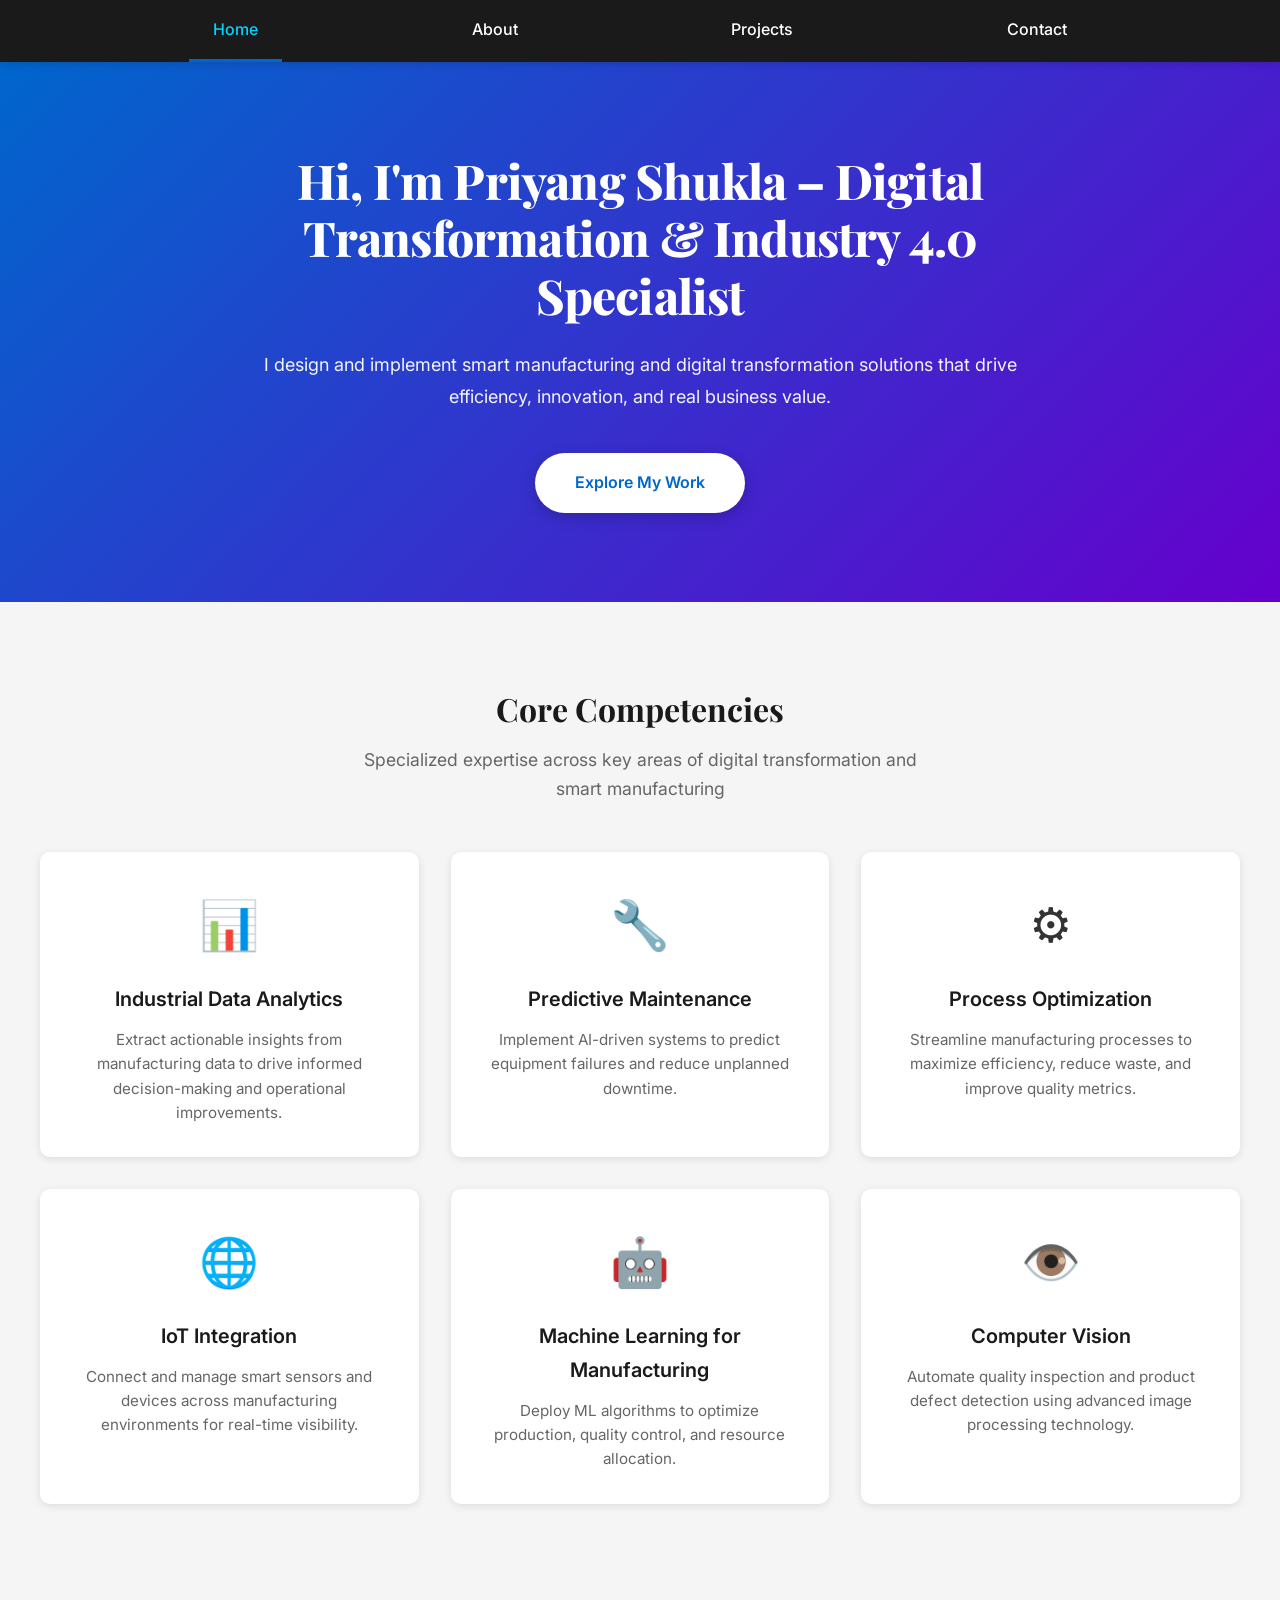
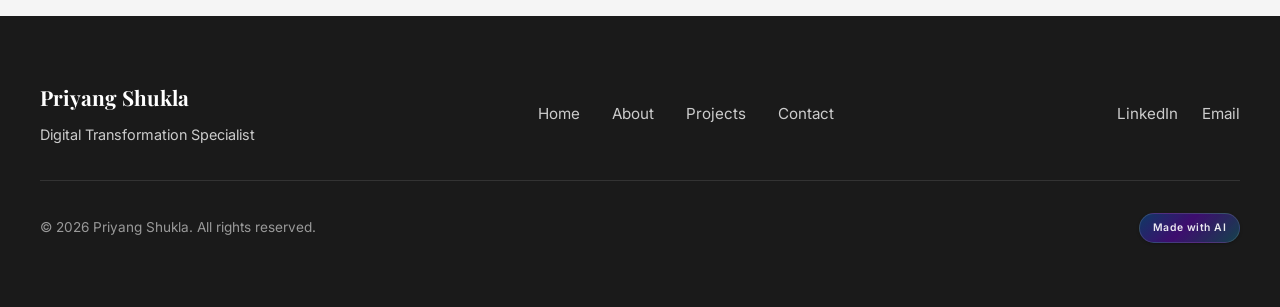
==== commit 3b037cb7: "Update CTA text to Explore My Work" ====
--- a/index.html
+++ b/index.html
@@ -35,7 +35,7 @@
     <div class="hero-content">
       <h1 class="hero-title">Hi, I'm Priyang Shukla – Digital Transformation & Industry 4.0 Specialist</h1>
       <p class="hero-subtitle">I design and implement smart manufacturing and digital transformation solutions that drive efficiency, innovation, and real business value.</p>
-      <a href="projects.html" class="cta-button">See My Work</a>
+      <a href="projects.html" class="cta-button">Explore My Work</a>
     </div>
   </section>
   
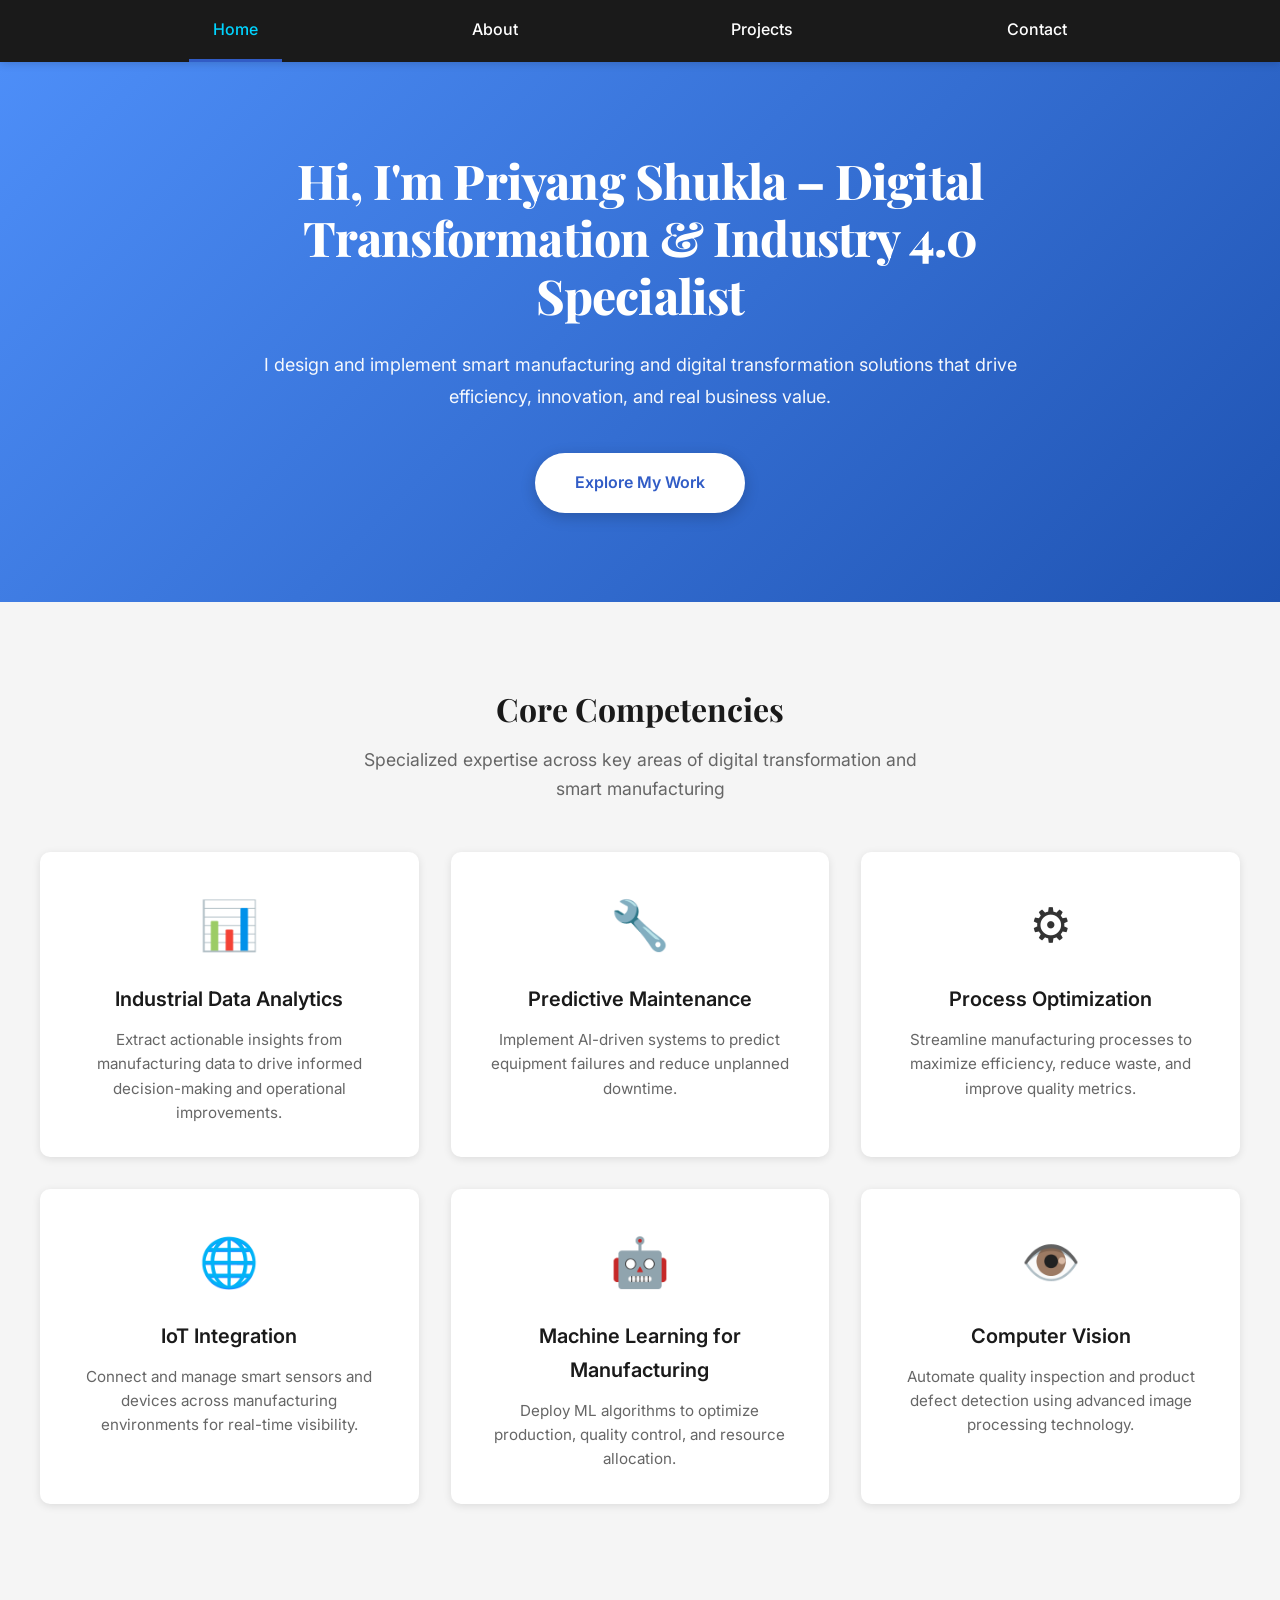
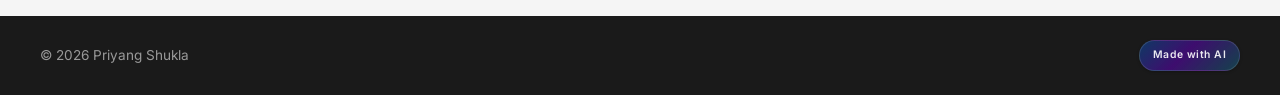
==== commit ddf43c9d: "Simplify site footer to minimal bar with Made with AI badge on public pages. Replaces the full foote" ====
--- a/index.html
+++ b/index.html
@@ -86,33 +86,10 @@
     </section>
   </main>
   
-  <footer class="footer">
-    <div class="footer-container">
-      <div class="footer-top">
-        <div class="footer-brand">
-          <h3 class="footer-brand-title">Priyang Shukla</h3>
-          <p class="footer-brand-tagline">Digital Transformation Specialist</p>
-        </div>
-        
-        <nav class="footer-nav">
-          <ul class="footer-nav-list">
-            <li><a href="index.html" class="footer-link">Home</a></li>
-            <li><a href="about.html" class="footer-link">About</a></li>
-            <li><a href="projects.html" class="footer-link">Projects</a></li>
-            <li><a href="contact.html" class="footer-link">Contact</a></li>
-          </ul>
-        </nav>
-        
-        <div class="footer-social">
-          <a href="https://www.linkedin.com/in/priyangshukla" class="social-link" target="_blank" rel="noopener noreferrer">LinkedIn</a>
-          <a href="mailto:priyang.shukla@outlook.com" class="social-link">Email</a>
-        </div>
-      </div>
-      
-      <div class="footer-bottom">
-        <p class="footer-copyright">&copy; <span id="year"></span> Priyang Shukla. All rights reserved.</p>
-        <span class="footer-ai-badge" aria-label="Made with artificial intelligence">Made with AI</span>
-      </div>
+  <footer class="admin-footer-minimal">
+    <div class="footer-bottom">
+      <p class="footer-copyright">&copy; <span id="year"></span> Priyang Shukla</p>
+      <span class="footer-ai-badge" aria-label="Made with artificial intelligence">Made with AI</span>
     </div>
   </footer>
 
--- a/css/styles.css
+++ b/css/styles.css
@@ -141,11 +141,11 @@
 
 .nav-link:hover {
   background-color: #333333;
-  border-bottom-color: #0066cc;
+  border-bottom-color: #315cc6;
 }
 
 .nav-link.active {
-  border-bottom-color: #0066cc;
+  border-bottom-color: #315cc6;
   color: #00d4ff;
 }
 
@@ -178,7 +178,7 @@
 
   .navbar-list.active {
     max-height: 300px;
-    border-bottom: 2px solid #0066cc;
+    border-bottom: 2px solid #315cc6;
   }
 
   .nav-link {
@@ -188,13 +188,13 @@
   }
 
   .nav-link.active {
-    border-left-color: #0066cc;
+    border-left-color: #315cc6;
     border-bottom-color: #333333;
   }
 
   .nav-link:hover {
     background-color: #2a2a2a;
-    border-left-color: #0066cc;
+    border-left-color: #315cc6;
   }
 }
 
@@ -203,7 +203,7 @@
    ======================== */
 
 .hero {
-  background: linear-gradient(135deg, #0066cc 0%, #6600cc 100%);
+  background: linear-gradient(135deg, #4d8ef8 0%, #1f53b2 100%);
   color: #ffffff;
   padding: 5rem 2rem;
   text-align: center;
@@ -240,7 +240,7 @@
   display: inline-block;
   padding: 1rem 2.5rem;
   background-color: #ffffff;
-  color: #0066cc;
+  color: #315cc6;
   text-decoration: none;
   font-weight: 600;
   font-family: 'Inter', system-ui, sans-serif;
@@ -429,7 +429,7 @@
 .profile-placeholder {
   width: 300px;
   height: 300px;
-  background: linear-gradient(135deg, #0066cc 0%, #6600cc 100%);
+  background: linear-gradient(135deg, #4d8ef8 0%, #1f53b2 100%);
   border-radius: 10px;
   display: flex;
   align-items: center;
@@ -503,8 +503,8 @@
 }
 
 .timeline-intro {
-  background-color: #f0f7ff;
-  border-left: 4px solid #0066cc;
+  background-color: #eef4ff;
+  border-left: 4px solid #315cc6;
   padding: 1.5rem;
   border-radius: 4px;
   margin-bottom: 2rem;
@@ -531,7 +531,7 @@
   top: 30px;
   bottom: 0;
   width: 3px;
-  background: linear-gradient(to bottom, #0066cc, #0052a3);
+  background: linear-gradient(to bottom, #4d8ef8, #1f53b2);
 }
 
 .timeline-item {
@@ -559,7 +559,7 @@
 .timeline-year {
   font-size: 1.1rem;
   font-weight: 700;
-  color: #0066cc;
+  color: #315cc6;
   line-height: 1.3;
   min-height: 2.2rem;
   display: flex;
@@ -574,7 +574,7 @@
   width: 24px;
   height: 24px;
   background-color: #ffffff;
-  border: 3px solid #0066cc;
+  border: 3px solid #315cc6;
   border-radius: 50%;
   left: -72px;
   top: 0.5rem;
@@ -587,13 +587,13 @@
   height: 28px;
   left: -74px;
   top: -1px;
-  background-color: #0066cc;
-  box-shadow: 0 0 0 4px #f5f5f5, 0 0 12px rgba(0, 102, 204, 0.4);
+  background-color: #315cc6;
+  box-shadow: 0 0 0 4px #f5f5f5, 0 0 12px rgba(77, 142, 248, 0.4);
 }
 
 .timeline-content {
   background-color: #ffffff;
-  border-left: 4px solid #0066cc;
+  border-left: 4px solid #315cc6;
   border-radius: 4px;
   padding: 1.5rem;
   box-shadow: 0 2px 12px rgba(0, 0, 0, 0.08);
@@ -609,7 +609,7 @@
   font-size: 1.25rem;
   font-weight: 700;
   margin: 0 0 0.75rem 0;
-  color: #0066cc;
+  color: #315cc6;
 }
 
 .timeline-event-description {
@@ -819,7 +819,7 @@
 
 .tool-tag {
   background-color: #f0f0f0;
-  color: #0066cc;
+  color: #315cc6;
   padding: 0.4rem 0.8rem;
   border-radius: 20px;
   font-size: 0.8rem;
@@ -830,21 +830,21 @@
 .project-cta {
   display: inline-block;
   padding: 0.75rem 1.5rem;
-  background: linear-gradient(135deg, #0066cc 0%, #004999 100%);
+  background: linear-gradient(135deg, #4d8ef8 0%, #1f53b2 100%);
   color: #ffffff;
   text-decoration: none;
   font-weight: 600;
   font-family: 'Inter', system-ui, sans-serif;
   border-radius: 8px;
   transition: all 0.3s ease;
-  box-shadow: 0 4px 12px rgba(0, 102, 204, 0.3);
+  box-shadow: 0 4px 12px rgba(77, 142, 248, 0.3);
   text-align: center;
   margin-top: auto;
 }
 
 .project-cta:hover {
   transform: translateY(-3px);
-  box-shadow: 0 8px 20px rgba(0, 102, 204, 0.4);
+  box-shadow: 0 8px 20px rgba(77, 142, 248, 0.4);
 }
 
 .project-cta:active {
@@ -854,7 +854,7 @@
 .divider-line {
   grid-column: 1 / -1;
   height: 3px;
-  background: linear-gradient(90deg, transparent 0%, #0066cc 50%, transparent 100%);
+  background: linear-gradient(90deg, transparent 0%, #4d8ef8 50%, transparent 100%);
   margin: 2rem 0;
 }
 
@@ -1009,8 +1009,8 @@
 .form-input:focus,
 .form-textarea:focus {
   outline: none;
-  border-color: #0066cc;
-  box-shadow: 0 0 0 3px rgba(0, 102, 204, 0.1);
+  border-color: #315cc6;
+  box-shadow: 0 0 0 3px rgba(77, 142, 248, 0.1);
   background-color: #fafbff;
 }
 
@@ -1022,7 +1022,7 @@
 
 .form-submit {
   padding: 1rem 2rem;
-  background: linear-gradient(135deg, #0066cc 0%, #004999 100%);
+  background: linear-gradient(135deg, #4d8ef8 0%, #1f53b2 100%);
   color: #ffffff;
   border: none;
   border-radius: 8px;
@@ -1031,7 +1031,7 @@
   font-size: 1rem;
   cursor: pointer;
   transition: all 0.3s ease;
-  box-shadow: 0 4px 12px rgba(0, 102, 204, 0.3);
+  box-shadow: 0 4px 12px rgba(77, 142, 248, 0.3);
   margin-top: 0.5rem;
   min-height: 48px;
   width: 100%;
@@ -1041,7 +1041,7 @@
 
 .form-submit:hover {
   transform: translateY(-3px);
-  box-shadow: 0 8px 20px rgba(0, 102, 204, 0.4);
+  box-shadow: 0 8px 20px rgba(77, 142, 248, 0.4);
 }
 
 .form-submit:active {
@@ -1074,7 +1074,7 @@
 
 .spinner {
   border: 4px solid #f3f3f3;
-  border-top: 4px solid #0066cc;
+  border-top: 4px solid #315cc6;
   border-radius: 50%;
   width: 40px;
   height: 40px;
@@ -1240,12 +1240,11 @@
 
 .contact-link {
   text-decoration: none;
-  color: #0066cc;
-  transition: all 0.3s ease;
+    color: #315cc6;
 }
 
 .contact-link:hover {
-  color: #004999;
+  color: #1f53b2;
   text-decoration: underline;
 }
 
@@ -1343,617 +1342,28 @@
   color: #999999;
   padding: 1.5rem 2rem;
   margin-top: auto;
-  text-align: center;
   font-size: 0.85rem;
 }
 
-.admin-footer-minimal p {
+.admin-footer-minimal .footer-bottom {
+  display: flex;
+  align-items: center;
+  justify-content: space-between;
+  flex-wrap: wrap;
+  gap: 0.75rem 1rem;
+  max-width: 1200px;
+  margin: 0 auto;
+}
+
+.admin-footer-minimal .footer-copyright {
   margin: 0;
   font-size: inherit;
   color: inherit;
-}
-
-.admin-section {
-  padding: 3rem 2rem;
-  background-color: #f8f9fa;
-  min-height: calc(100vh - 200px);
-}
-
-.admin-container {
-  max-width: 1200px;
-  margin: 0 auto;
-}
-
-.admin-header {
-  margin-bottom: 3rem;
-  text-align: center;
-}
-
-.admin-title {
-  font-family: 'Playfair Display', serif;
-  font-size: 2.5rem;
-  font-weight: 800;
-  color: #1a1a1a;
-  margin: 0 0 0.5rem 0;
-}
-
-.admin-subtitle {
-  font-size: 1.1rem;
-  color: #666;
-  margin: 0 0 1rem 0;
-}
-
-.admin-toolbar {
-  display: flex;
-  flex-wrap: wrap;
-  align-items: center;
-  justify-content: center;
-  gap: 1rem;
-  margin-bottom: 1.5rem;
-}
-
-.admin-refresh-btn {
-  background-color: #0066cc;
-  color: #ffffff;
-  border: none;
-  padding: 0.6rem 1.25rem;
-  border-radius: 6px;
-  font-weight: 600;
-  font-family: inherit;
-  font-size: 0.95rem;
-  cursor: pointer;
-  transition: background-color 0.2s ease;
-}
-
-.admin-refresh-btn:hover {
-  background-color: #0052a3;
-}
-
-.admin-refresh-btn:disabled {
-  opacity: 0.65;
-  cursor: not-allowed;
-}
-
-.admin-last-sync {
-  font-size: 0.85rem;
-  color: #888;
-}
-
-.admin-stats {
-  display: flex;
-  gap: 2rem;
-  justify-content: center;
-  flex-wrap: wrap;
-}
-
-.stat-box {
-  background-color: white;
-  padding: 1.5rem 2rem;
-  border-radius: 8px;
-  box-shadow: 0 2px 8px rgba(0, 0, 0, 0.1);
-  display: flex;
-  flex-direction: column;
-  align-items: center;
-  gap: 0.5rem;
-  min-width: 200px;
-}
-
-.stat-label {
-  font-size: 0.9rem;
-  color: #666;
-  font-weight: 500;
-}
-
-.stat-value {
-  font-size: 2rem;
-  font-weight: 700;
-  color: #0066cc;
-}
-
-.stat-value.unread-count {
-  color: #f44336;
-}
-
-.admin-loading,
-.admin-error {
-  text-align: center;
-  padding: 3rem 2rem;
-}
-
-.admin-error {
-  background-color: white;
-  border-radius: 8px;
-  box-shadow: 0 2px 8px rgba(0, 0, 0, 0.1);
-  display: flex;
-  flex-direction: column;
-  align-items: center;
-}
-
-.error-icon {
-  font-size: 3rem;
-  color: #f44336;
-  font-weight: bold;
-  margin-bottom: 1rem;
-}
-
-.error-title {
-  font-size: 1.5rem;
-  font-weight: 700;
-  color: #d32f2f;
-  margin: 0 0 0.5rem 0;
-}
-
-.error-text {
-  color: #c62828;
-  font-size: 1rem;
-  margin: 0 0 1.5rem 0;
-}
-
-.retry-btn {
-  background-color: #0066cc;
-  color: white;
-  border: none;
-  padding: 0.75rem 2rem;
-  border-radius: 4px;
-  cursor: pointer;
-  font-weight: 600;
-  transition: background-color 0.3s ease;
-}
-
-.retry-btn:hover {
-  background-color: #0052a3;
-}
-
-.submissions-grid {
-  display: grid;
-  grid-template-columns: repeat(auto-fill, minmax(350px, 1fr));
-  gap: 2rem;
-  margin-bottom: 3rem;
-}
-
-.submission-card {
-  background-color: white;
-  border-radius: 8px;
-  padding: 1.5rem;
-  box-shadow: 0 2px 8px rgba(0, 0, 0, 0.1);
-  transition: all 0.3s ease;
-  border-left: 4px solid #f0f0f0;
-  position: relative;
-}
-
-.submission-card:hover {
-  box-shadow: 0 4px 16px rgba(0, 0, 0, 0.15);
-  transform: translateY(-2px);
-}
-
-.submission-card.unread {
-  background-color: #f5f9ff;
-  border-left-color: #0066cc;
-}
-
-.submission-card.read {
-  opacity: 0.85;
-}
-
-.submission-badge {
-  display: inline-block;
-  padding: 0.25rem 0.75rem;
-  border-radius: 20px;
-  font-size: 0.75rem;
-  font-weight: 600;
-  position: absolute;
-  top: 1.5rem;
-  right: 1.5rem;
-  text-transform: uppercase;
-}
-
-.submission-badge.unread {
-  background-color: #ff5252;
-  color: white;
-}
-
-.submission-badge.read {
-  background-color: #e0e0e0;
-  color: #666;
-}
-
-.submission-from {
-  font-size: 0.85rem;
-  color: #999;
-  margin: 0 0 1rem 0;
-  text-transform: uppercase;
-  letter-spacing: 0.5px;
-}
-
-.submission-name {
-  font-size: 1.3rem;
-  font-weight: 700;
-  color: #1a1a1a;
-  margin: 0 0 0.5rem 0;
-}
-
-.submission-email {
-  color: #0066cc;
-  text-decoration: none;
-  font-size: 0.95rem;
-  word-break: break-all;
-}
-
-.submission-email:hover {
-  text-decoration: underline;
-}
-
-.submission-subject {
-  font-size: 1.1rem;
-  font-weight: 600;
-  color: #1a1a1a;
-  margin: 1rem 0 0.5rem 0;
-}
-
-.submission-message {
-  background-color: #f8f9fa;
-  padding: 1rem;
-  border-radius: 4px;
-  color: #333;
-  font-size: 0.95rem;
-  line-height: 1.5;
-  margin: 1rem 0;
-  max-height: 150px;
-  overflow-y: auto;
-}
-
-.submission-date {
-  font-size: 0.85rem;
-  color: #999;
-  margin: 1rem 0;
-}
-
-.submission-actions {
-  display: flex;
-  gap: 0.5rem;
-  margin-top: 1rem;
-}
-
-.mark-read-btn {
-  flex: 1;
-  background-color: #0066cc;
-  color: white;
-  border: none;
-  padding: 0.75rem 1rem;
-  border-radius: 4px;
-  cursor: pointer;
-  font-weight: 600;
-  transition: background-color 0.3s ease;
-  font-size: 0.9rem;
-}
-
-.mark-read-btn:hover {
-  background-color: #0052a3;
-}
-
-.mark-read-btn.read {
-  background-color: #4caf50;
-}
-
-.mark-read-btn.read:hover {
-  background-color: #388e3c;
-}
-
-.mark-unread-btn {
-  flex: 1;
-  background-color: #666;
-  color: white;
-  border: none;
-  padding: 0.75rem 1rem;
-  border-radius: 4px;
-  cursor: pointer;
-  font-weight: 600;
-  transition: background-color 0.3s ease;
-  font-size: 0.9rem;
-}
-
-.mark-unread-btn:hover {
-  background-color: #444;
-}
-
-.empty-state {
-  text-align: center;
-  padding: 4rem 2rem;
-  background-color: white;
-  border-radius: 8px;
-  box-shadow: 0 2px 8px rgba(0, 0, 0, 0.1);
-}
-
-.empty-state-text {
-  font-size: 1.2rem;
-  color: #999;
-  margin: 0 0 1rem 0;
-}
-
-.empty-state-hint {
-  font-size: 0.95rem;
-  line-height: 1.55;
-  color: #666;
-  margin: 0 auto;
-  max-width: 36rem;
-  text-align: left;
-}
-
-.empty-state-hint code {
-  font-size: 0.88em;
-  background: #f0f0f0;
-  padding: 0.1em 0.35em;
-  border-radius: 4px;
-}
-
-/* Admin Responsive */
-@media (max-width: 768px) {
-  .admin-page-header {
-    padding: 0.5rem 1rem;
-  }
-
-  .admin-section {
-    padding: 1.5rem 1rem;
-  }
-
-  .admin-toolbar {
-    flex-direction: column;
-    margin-bottom: 1.25rem;
-  }
-
-  .admin-title {
-    font-size: 1.8rem;
-  }
-
-  .admin-subtitle {
-    font-size: 0.95rem;
-  }
-
-  .admin-stats {
-    flex-direction: column;
-    gap: 1rem;
-  }
-
-  .stat-box {
-    width: 100%;
-    min-width: auto;
-    padding: 1.25rem 1.5rem;
-  }
-
-  .stat-label {
-    font-size: 0.8rem;
-  }
-
-  .stat-value {
-    font-size: 1.75rem;
-  }
-
-  .submissions-grid {
-    grid-template-columns: 1fr;
-    gap: 1.5rem;
-  }
-
-  .submission-card {
-    padding: 1rem;
-  }
-
-  .submission-actions {
-    flex-direction: column;
-    gap: 0.75rem;
-  }
-
-  .submission-badge {
-    position: static;
-    display: inline-block;
-    margin-bottom: 1rem;
-    width: fit-content;
-  }
-
-  .mark-read-btn,
-  .mark-unread-btn {
-    padding: 0.75rem 1rem;
-    font-size: 0.85rem;
-    min-height: 44px;
-  }
-
-  .submission-name {
-    font-size: 1.1rem;
-  }
-
-  .submission-subject {
-    font-size: 1rem;
-  }
-}
-
-/* ========================
-   UNIVERSAL MOBILE FIXES
-   ======================== */
-
-@media (max-width: 768px) {
-  /* Ensure all buttons are at least 44px for tap comfort */
-  button,
-  .btn,
-  [type="submit"],
-  [type="button"],
-  [type="reset"],
-  .cta-button {
-    min-height: 48px;
-    min-width: 48px;
-  }
-
-  /* Ensure all inputs are accessible */
-  input,
-  textarea,
-  select {
-    min-height: 48px;
-    font-size: 16px;
-  }
-
-  /* Prevent horizontal scroll */
-  body,
-  html {
-    overflow-x: hidden;
-  }
-
-  img {
-    max-width: 100%;
-    height: auto;
-  }
-
-  /* Improve readability on small screens */
-  main {
-    width: 100%;
-  }
-
-  .container,
-  .main-container {
-    padding: 0 1rem;
-  }
-
-  h1, h2, h3 {
-    word-wrap: break-word;
-  }
-
-  /* Footer mobile optimization */
-  .footer {
-    padding: 2rem 1rem;
-  }
-
-  .footer-nav-list {
-    flex-direction: column;
-    gap: 0.5rem;
-  }
-
-  .footer-link {
-    padding: 0.75rem 0;
-    display: flex;
-    align-items: center;
-    min-height: 44px;
-  }
-
-  .footer-social {
-    flex-direction: column;
-    gap: 1rem;
-  }
-
-  .social-link {
-    padding: 0.75rem;
-    display: inline-flex;
-    align-items: center;
-    min-height: 44px;
-  }
-}
-
-/* ========================
-   FOOTER STYLING
-   ======================== */
-
-.footer {
-  background-color: #1a1a1a;
-  color: #ffffff;
-  padding: 4rem 2rem;
-  margin-top: auto;
-}
-
-.footer-container {
-  max-width: 1200px;
-  margin: 0 auto;
-  display: flex;
-  flex-direction: column;
-  gap: 2rem;
-}
-
-.footer-top {
-  display: grid;
-  grid-template-columns: auto 1fr auto;
-  gap: 3rem;
-  align-items: center;
-}
-
-.footer-brand {
-  display: flex;
-  flex-direction: column;
-  gap: 0.5rem;
-}
-
-.footer-brand-title {
-  font-size: 1.3rem;
-  font-family: 'Playfair Display', Georgia, serif;
-  font-weight: 700;
-  margin: 0;
-  color: #ffffff;
-}
-
-.footer-brand-tagline {
-  font-size: 0.9rem;
-  margin: 0;
-  color: #cccccc;
-}
-
-.footer-nav {
-  text-align: center;
-}
-
-.footer-nav-list {
-  list-style: none;
-  margin: 0;
-  padding: 0;
-  display: flex;
-  gap: 2rem;
-  justify-content: center;
-}
-
-.footer-link {
-  color: #cccccc;
-  text-decoration: none;
-  font-size: 0.95rem;
-  transition: all 0.3s ease;
-}
-
-.footer-link:hover {
-  color: #00d4ff;
-  text-decoration: underline;
-}
-
-.footer-social {
-  display: flex;
-  gap: 1.5rem;
-  justify-content: flex-end;
-}
-
-.social-link {
-  color: #cccccc;
-  text-decoration: none;
-  font-size: 0.95rem;
-  transition: all 0.3s ease;
-}
-
-.social-link:hover {
-  color: #00d4ff;
-  text-decoration: underline;
-}
-
-.footer-bottom {
-  border-top: 1px solid #333333;
-  padding-top: 2rem;
-  display: flex;
-  align-items: center;
-  justify-content: flex-start;
-  flex-wrap: wrap;
-  gap: 0.75rem 1rem;
-}
-
-.footer-copyright {
-  font-size: 0.85rem;
-  color: #999999;
-  margin: 0;
   flex: 1 1 auto;
-  text-align: left;
   min-width: min(100%, 14rem);
 }
 
 .footer-ai-badge {
-  margin-left: auto;
   flex-shrink: 0;
   font-size: 0.65rem;
   font-weight: 600;
@@ -1973,40 +1383,488 @@
 }
 
 @media (max-width: 768px) {
-  .footer {
-    padding: 2rem 1rem;
-  }
-  
-  .footer-top {
+  .admin-footer-minimal .footer-bottom {
+    flex-direction: column;
+    align-items: stretch;
+  }
+
+  .admin-footer-minimal .footer-copyright {
+    text-align: center;
+  }
+
+  .footer-ai-badge {
+    align-self: flex-end;
+  }
+}
+
+.admin-section {
+  padding: 3rem 2rem;
+  background-color: #f8f9fa;
+  min-height: calc(100vh - 200px);
+}
+
+.admin-container {
+  max-width: 1200px;
+  margin: 0 auto;
+}
+
+.admin-header {
+  margin-bottom: 3rem;
+  text-align: center;
+}
+
+.admin-title {
+  font-family: 'Playfair Display', serif;
+  font-size: 2.5rem;
+  font-weight: 800;
+  color: #1a1a1a;
+  margin: 0 0 0.5rem 0;
+}
+
+.admin-subtitle {
+  font-size: 1.1rem;
+  color: #666;
+  margin: 0 0 1rem 0;
+}
+
+.admin-toolbar {
+  display: flex;
+  flex-wrap: wrap;
+  align-items: center;
+  justify-content: center;
+  gap: 1rem;
+  margin-bottom: 1.5rem;
+}
+
+.admin-refresh-btn {
+  background-color: #315cc6;
+  color: #ffffff;
+  border: none;
+  padding: 0.6rem 1.25rem;
+  border-radius: 6px;
+  font-weight: 600;
+  font-family: inherit;
+  font-size: 0.95rem;
+  cursor: pointer;
+  transition: background-color 0.2s ease;
+}
+
+.admin-refresh-btn:hover {
+  background-color: #1f53b2;
+}
+
+.admin-refresh-btn:disabled {
+  opacity: 0.65;
+  cursor: not-allowed;
+}
+
+.admin-last-sync {
+  font-size: 0.85rem;
+  color: #888;
+}
+
+.admin-stats {
+  display: flex;
+  gap: 2rem;
+  justify-content: center;
+  flex-wrap: wrap;
+}
+
+.stat-box {
+  background-color: white;
+  padding: 1.5rem 2rem;
+  border-radius: 8px;
+  box-shadow: 0 2px 8px rgba(0, 0, 0, 0.1);
+  display: flex;
+  flex-direction: column;
+  align-items: center;
+  gap: 0.5rem;
+  min-width: 200px;
+}
+
+.stat-label {
+  font-size: 0.9rem;
+  color: #666;
+  font-weight: 500;
+}
+
+.stat-value {
+  font-size: 2rem;
+  font-weight: 700;
+  color: #315cc6;
+}
+
+.stat-value.unread-count {
+  color: #f44336;
+}
+
+.admin-loading,
+.admin-error {
+  text-align: center;
+  padding: 3rem 2rem;
+}
+
+.admin-error {
+  background-color: white;
+  border-radius: 8px;
+  box-shadow: 0 2px 8px rgba(0, 0, 0, 0.1);
+  display: flex;
+  flex-direction: column;
+  align-items: center;
+}
+
+.error-icon {
+  font-size: 3rem;
+  color: #f44336;
+  font-weight: bold;
+  margin-bottom: 1rem;
+}
+
+.error-title {
+  font-size: 1.5rem;
+  font-weight: 700;
+  color: #d32f2f;
+  margin: 0 0 0.5rem 0;
+}
+
+.error-text {
+  color: #c62828;
+  font-size: 1rem;
+  margin: 0 0 1.5rem 0;
+}
+
+.retry-btn {
+  background-color: #315cc6;
+  color: white;
+  border: none;
+  padding: 0.75rem 2rem;
+  border-radius: 4px;
+  cursor: pointer;
+  font-weight: 600;
+  transition: background-color 0.3s ease;
+}
+
+.retry-btn:hover {
+  background-color: #1f53b2;
+}
+
+.submissions-grid {
+  display: grid;
+  grid-template-columns: repeat(auto-fill, minmax(350px, 1fr));
+  gap: 2rem;
+  margin-bottom: 3rem;
+}
+
+.submission-card {
+  background-color: white;
+  border-radius: 8px;
+  padding: 1.5rem;
+  box-shadow: 0 2px 8px rgba(0, 0, 0, 0.1);
+  transition: all 0.3s ease;
+  border-left: 4px solid #f0f0f0;
+  position: relative;
+}
+
+.submission-card:hover {
+  box-shadow: 0 4px 16px rgba(0, 0, 0, 0.15);
+  transform: translateY(-2px);
+}
+
+.submission-card.unread {
+  background-color: #eef4ff;
+  border-left-color: #315cc6;
+}
+
+.submission-card.read {
+  opacity: 0.85;
+}
+
+.submission-badge {
+  display: inline-block;
+  padding: 0.25rem 0.75rem;
+  border-radius: 20px;
+  font-size: 0.75rem;
+  font-weight: 600;
+  position: absolute;
+  top: 1.5rem;
+  right: 1.5rem;
+  text-transform: uppercase;
+}
+
+.submission-badge.unread {
+  background-color: #ff5252;
+  color: white;
+}
+
+.submission-badge.read {
+  background-color: #e0e0e0;
+  color: #666;
+}
+
+.submission-from {
+  font-size: 0.85rem;
+  color: #999;
+  margin: 0 0 1rem 0;
+  text-transform: uppercase;
+  letter-spacing: 0.5px;
+}
+
+.submission-name {
+  font-size: 1.3rem;
+  font-weight: 700;
+  color: #1a1a1a;
+  margin: 0 0 0.5rem 0;
+}
+
+.submission-email {
+  color: #315cc6;
+  text-decoration: none;
+  font-size: 0.95rem;
+  word-break: break-all;
+}
+
+.submission-email:hover {
+  text-decoration: underline;
+}
+
+.submission-subject {
+  font-size: 1.1rem;
+  font-weight: 600;
+  color: #1a1a1a;
+  margin: 1rem 0 0.5rem 0;
+}
+
+.submission-message {
+  background-color: #f8f9fa;
+  padding: 1rem;
+  border-radius: 4px;
+  color: #333;
+  font-size: 0.95rem;
+  line-height: 1.5;
+  margin: 1rem 0;
+  max-height: 150px;
+  overflow-y: auto;
+}
+
+.submission-date {
+  font-size: 0.85rem;
+  color: #999;
+  margin: 1rem 0;
+}
+
+.submission-actions {
+  display: flex;
+  gap: 0.5rem;
+  margin-top: 1rem;
+}
+
+.mark-read-btn {
+  flex: 1;
+  background-color: #315cc6;
+  color: white;
+  border: none;
+  padding: 0.75rem 1rem;
+  border-radius: 4px;
+  cursor: pointer;
+  font-weight: 600;
+  transition: background-color 0.3s ease;
+  font-size: 0.9rem;
+}
+
+.mark-read-btn:hover {
+    background-color: #1f53b2;
+
+.mark-read-btn.read {
+  background-color: #4caf50;
+}
+
+.mark-read-btn.read:hover {
+  background-color: #388e3c;
+}
+
+.mark-unread-btn {
+  flex: 1;
+  background-color: #666;
+  color: white;
+  border: none;
+  padding: 0.75rem 1rem;
+  border-radius: 4px;
+  cursor: pointer;
+  font-weight: 600;
+  transition: background-color 0.3s ease;
+  font-size: 0.9rem;
+}
+
+.mark-unread-btn:hover {
+  background-color: #444;
+}
+
+.empty-state {
+  text-align: center;
+  padding: 4rem 2rem;
+  background-color: white;
+  border-radius: 8px;
+  box-shadow: 0 2px 8px rgba(0, 0, 0, 0.1);
+}
+
+.empty-state-text {
+  font-size: 1.2rem;
+  color: #999;
+  margin: 0 0 1rem 0;
+}
+
+.empty-state-hint {
+  font-size: 0.95rem;
+  line-height: 1.55;
+  color: #666;
+  margin: 0 auto;
+  max-width: 36rem;
+  text-align: left;
+}
+
+.empty-state-hint code {
+  font-size: 0.88em;
+  background: #f0f0f0;
+  padding: 0.1em 0.35em;
+  border-radius: 4px;
+}
+
+/* Admin Responsive */
+@media (max-width: 768px) {
+  .admin-page-header {
+    padding: 0.5rem 1rem;
+  }
+
+  .admin-section {
+    padding: 1.5rem 1rem;
+  }
+
+  .admin-toolbar {
+    flex-direction: column;
+    margin-bottom: 1.25rem;
+  }
+
+  .admin-title {
+    font-size: 1.8rem;
+  }
+
+  .admin-subtitle {
+    font-size: 0.95rem;
+  }
+
+  .admin-stats {
+    flex-direction: column;
+    gap: 1rem;
+  }
+
+  .stat-box {
+    width: 100%;
+    min-width: auto;
+    padding: 1.25rem 1.5rem;
+  }
+
+  .stat-label {
+    font-size: 0.8rem;
+  }
+
+  .stat-value {
+    font-size: 1.75rem;
+  }
+
+  .submissions-grid {
     grid-template-columns: 1fr;
     gap: 1.5rem;
-    text-align: center;
-  }
-  
-  .footer-nav-list {
+  }
+
+  .submission-card {
+    padding: 1rem;
+  }
+
+  .submission-actions {
     flex-direction: column;
     gap: 0.75rem;
   }
-  
-  .footer-social {
-    justify-content: center;
-  }
-  
-  .footer-brand {
-    align-items: center;
-  }
-
-  .footer-bottom {
-    flex-direction: column;
-    align-items: stretch;
-  }
-
-  .footer-copyright {
-    text-align: center;
-  }
-
-  .footer-ai-badge {
-    margin-left: 0;
-    align-self: flex-end;
-  }
-}
+
+  .submission-badge {
+    position: static;
+    display: inline-block;
+    margin-bottom: 1rem;
+    width: fit-content;
+  }
+
+  .mark-read-btn,
+  .mark-unread-btn {
+    padding: 0.75rem 1rem;
+    font-size: 0.85rem;
+    min-height: 44px;
+  }
+
+  .submission-name {
+    font-size: 1.1rem;
+  }
+
+  .submission-subject {
+    font-size: 1rem;
+  }
+}
+
+/* ========================
+   UNIVERSAL MOBILE FIXES
+   ======================== */
+
+@media (max-width: 768px) {
+  /* Ensure all buttons are at least 44px for tap comfort */
+  button,
+  .btn,
+  [type="submit"],
+  [type="button"],
+  [type="reset"],
+  .cta-button {
+    min-height: 48px;
+    min-width: 48px;
+  }
+
+  /* Ensure all inputs are accessible */
+  input,
+  textarea,
+  select {
+    min-height: 48px;
+    font-size: 16px;
+  }
+
+  /* Prevent horizontal scroll */
+  body,
+  html {
+    overflow-x: hidden;
+  }
+
+  img {
+    max-width: 100%;
+    height: auto;
+  }
+
+  /* Improve readability on small screens */
+  main {
+    width: 100%;
+  }
+
+  .container,
+  .main-container {
+    padding: 0 1rem;
+  }
+
+  h1, h2, h3 {
+    word-wrap: break-word;
+  }
+}
+
+/* ========================
+   FOOTER STYLING
+   ======================== */
+
+.footer {
+  background-color: #1a1a1a;
+  box-shadow: 0 -2px 8px rgba(0, 0, 0, 0.15);
+  min-height: 60px;
+  margin-top: auto;
+}
